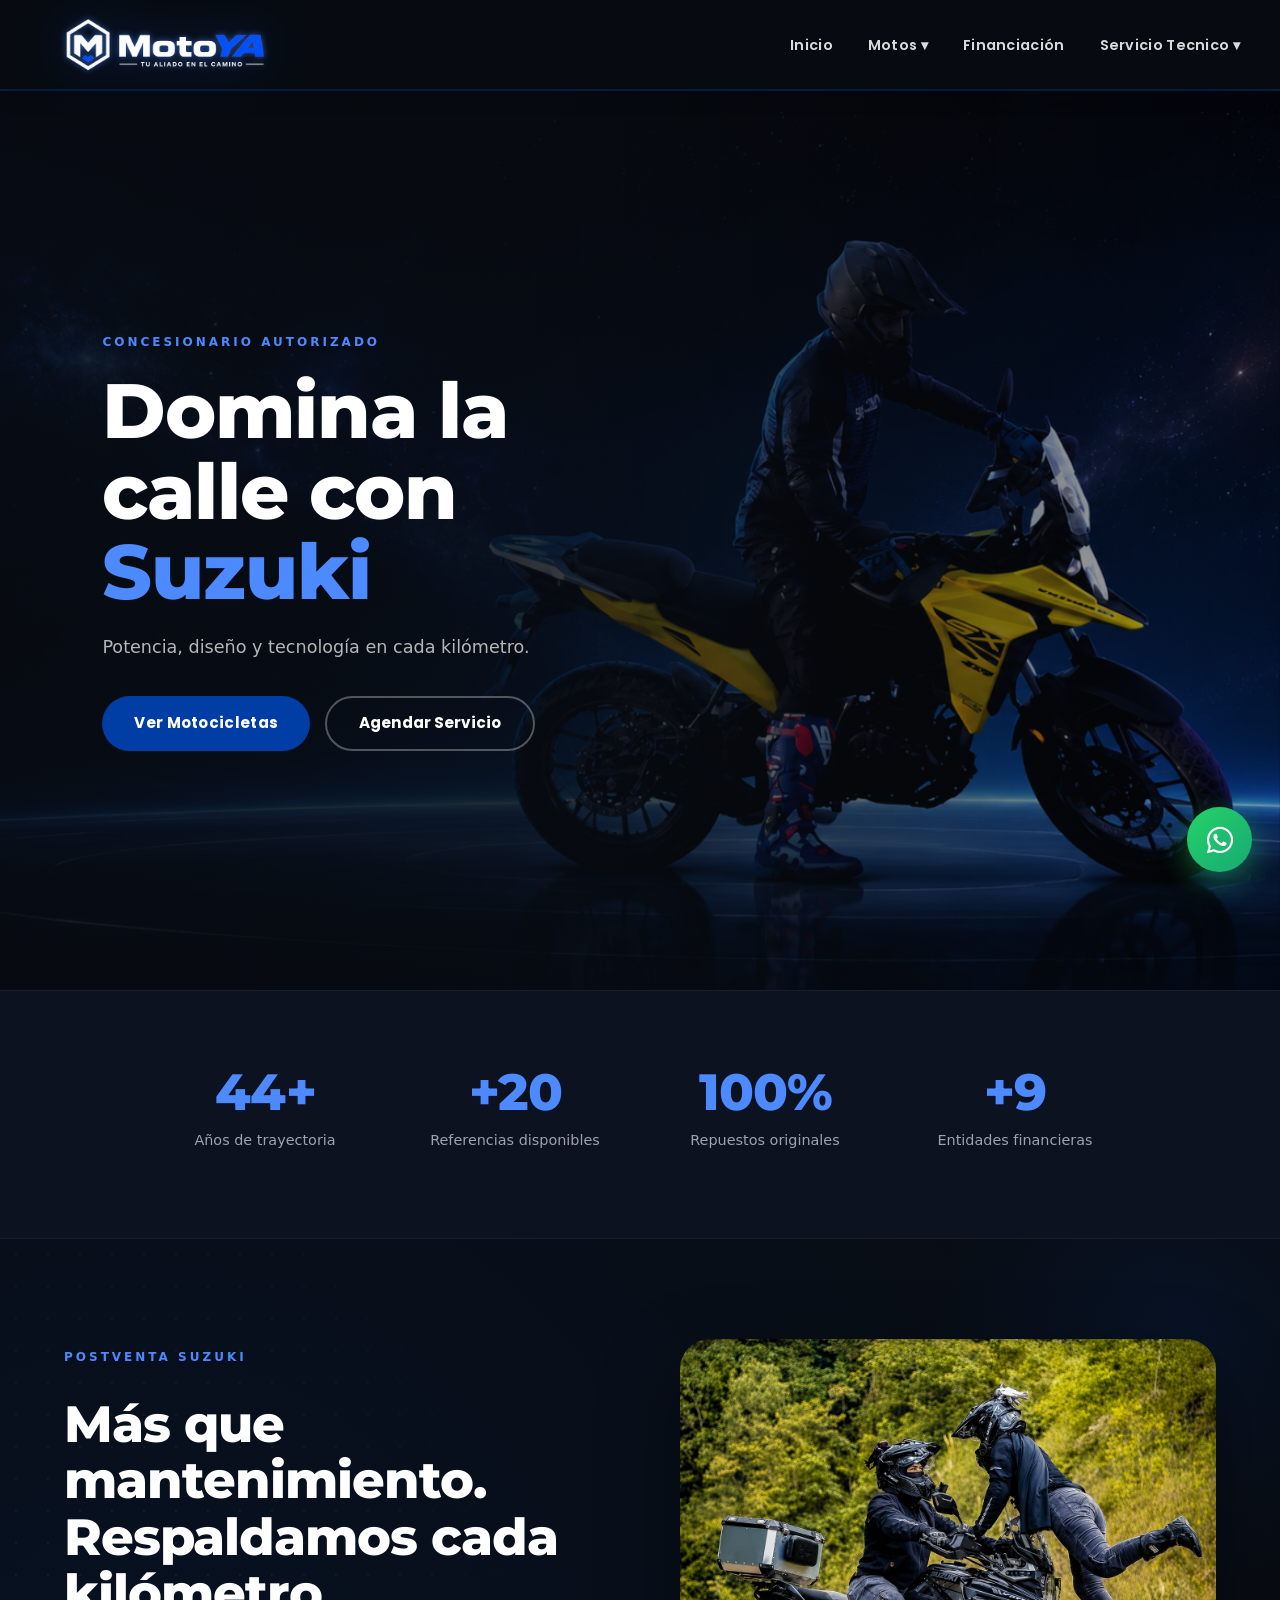
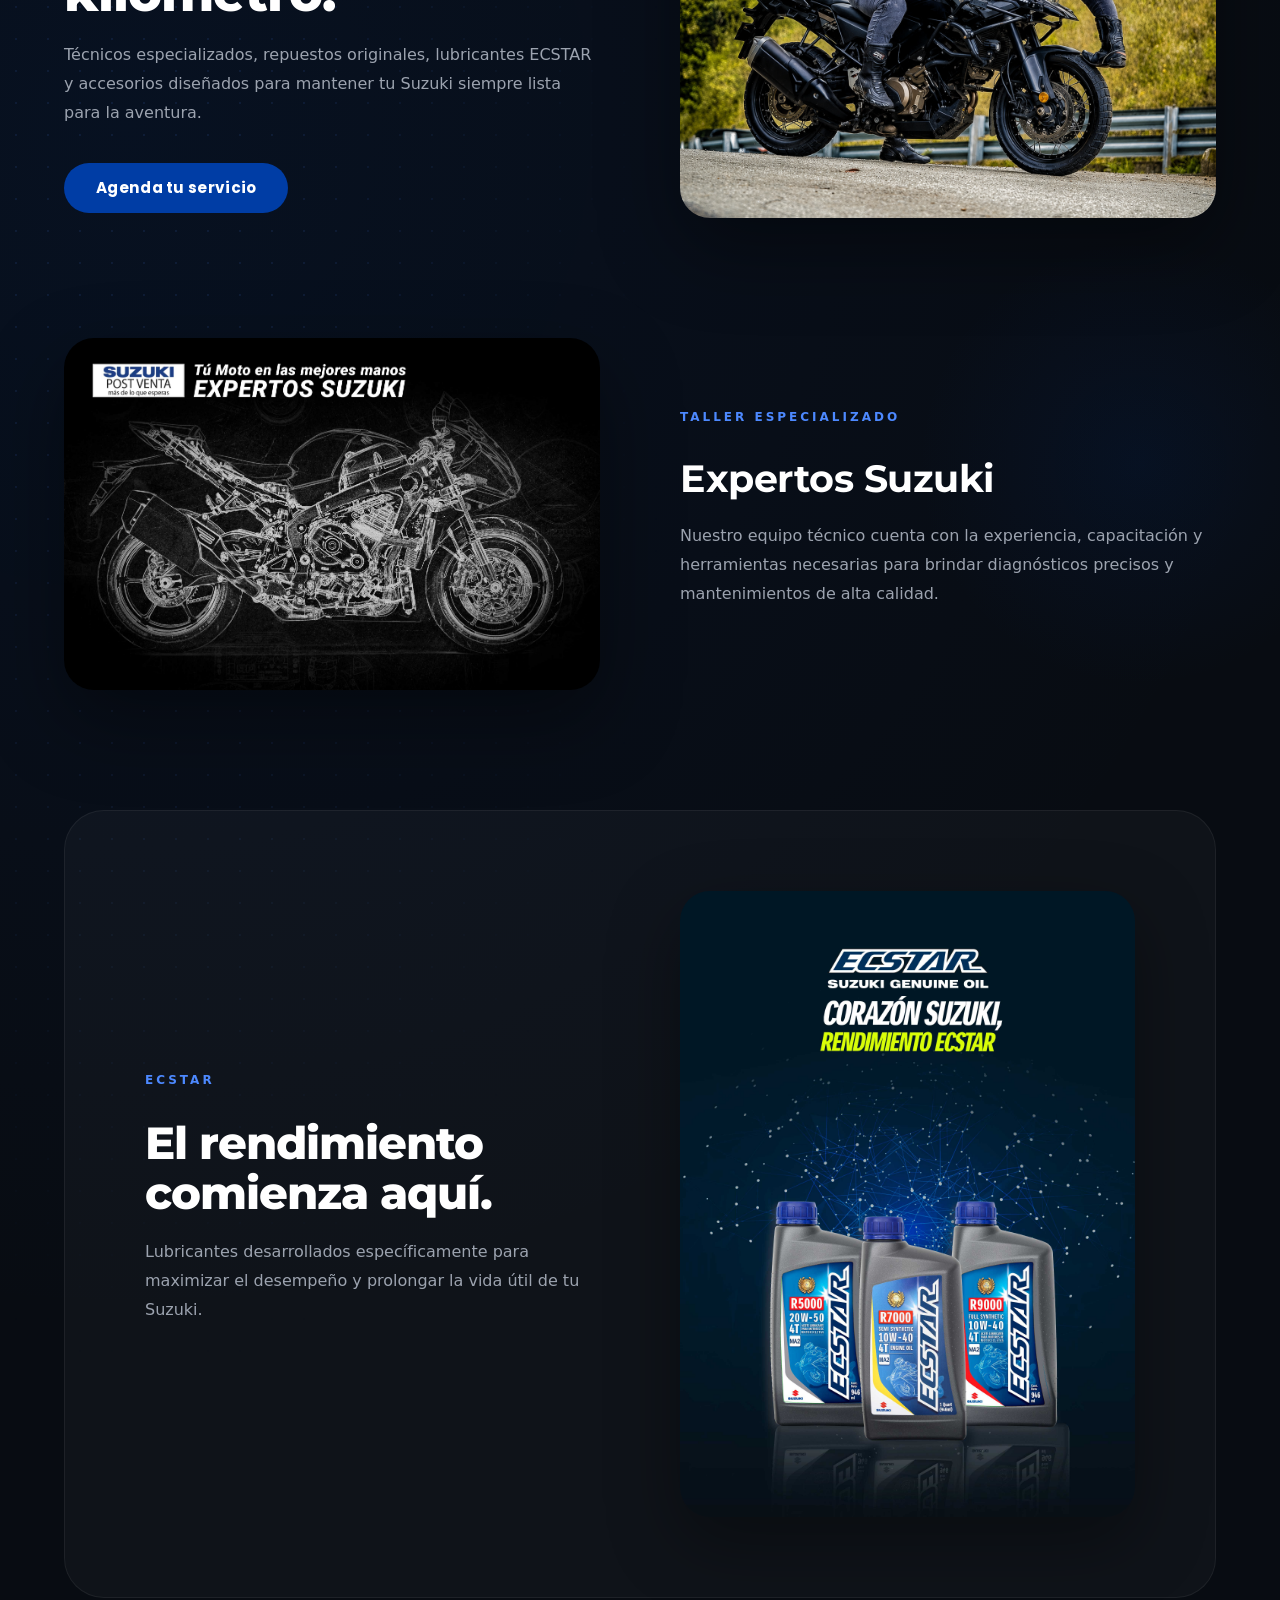
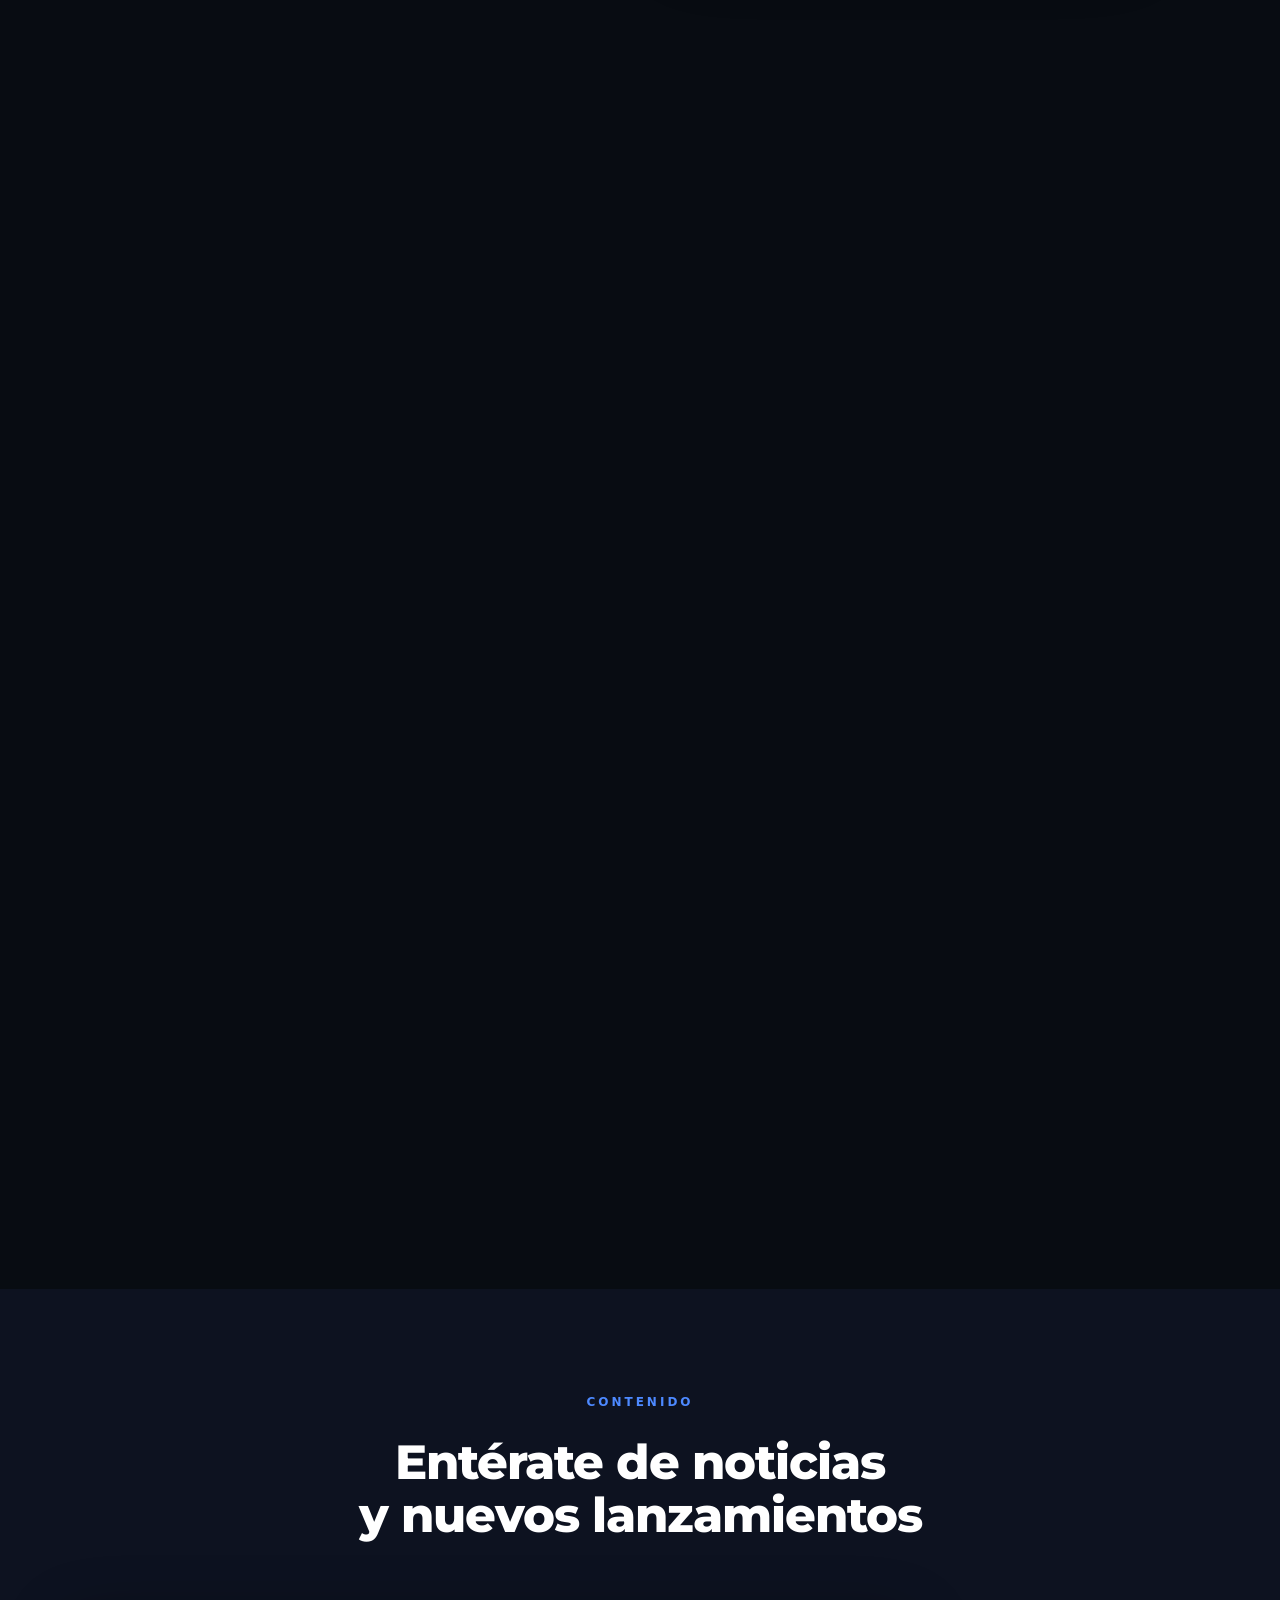
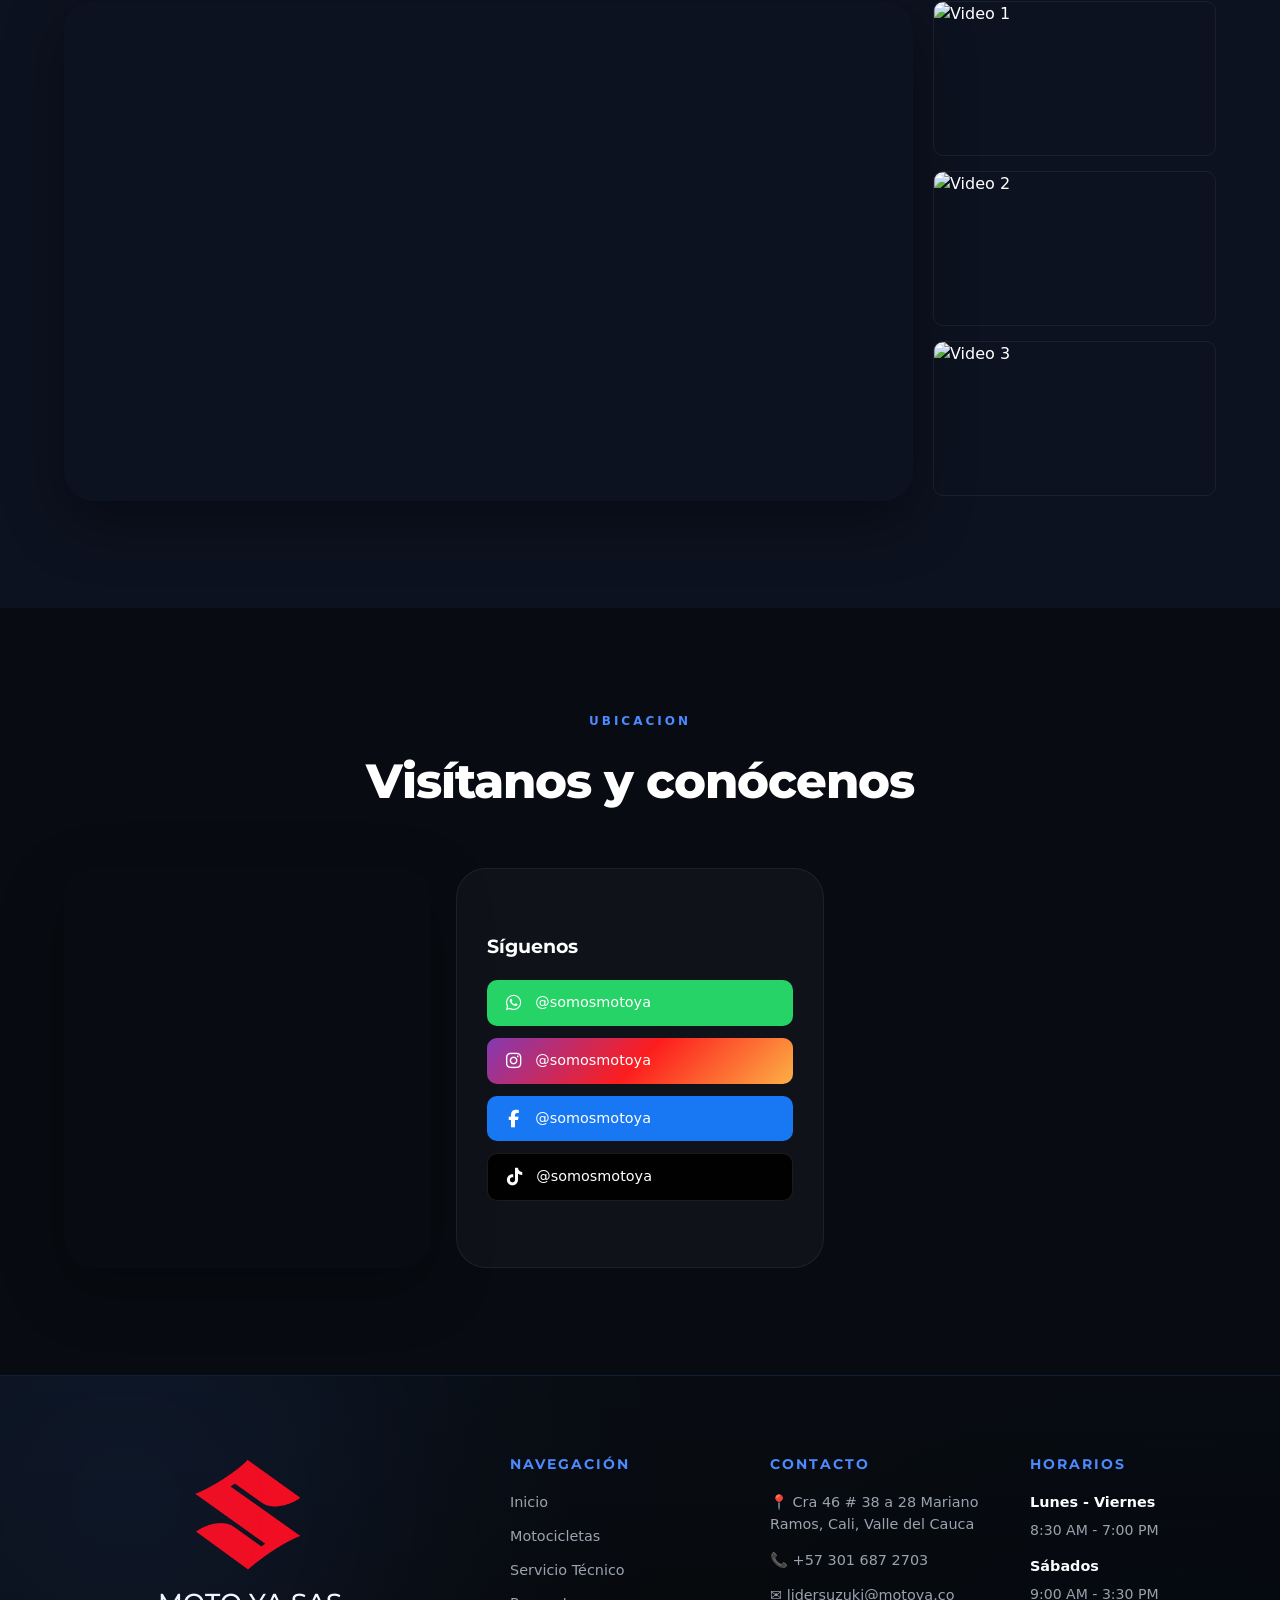
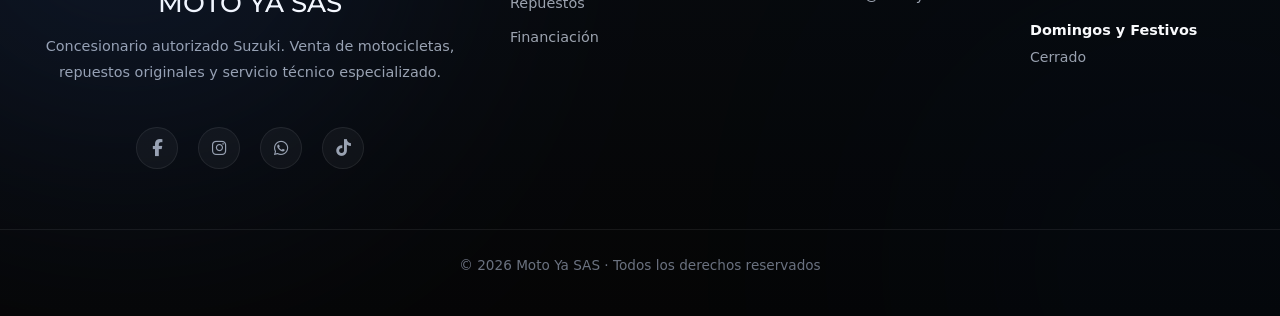
==== index.html @ 60f4ec91 "Respaldo antes de configurar Netlify" ====
<!DOCTYPE html>
<html lang="es">
<head>
<meta charset="UTF-8">
<meta name="viewport" content="width=device-width, initial-scale=1.0">
<title>MotoYa | Concesionario Suzuki en Cali</title>
<meta name="description" content="MotoYa es el concesionario autorizado Suzuki en Cali. Encuentra motocicletas nuevas, servicio tecnico especializado, repuestos originales y financiacion.">
<meta property="og:title" content="MotoYa | Concesionario Suzuki en Cali">
<meta property="og:description" content="MotoYa es el concesionario autorizado Suzuki en Cali. Encuentra motocicletas nuevas, servicio tecnico especializado, repuestos originales y financiacion.">
<meta property="og:image" content="IMG/MOTOYA.png">
<meta property="og:type" content="website">
<meta name="twitter:card" content="summary_large_image">
<link rel="icon" type="image/png" href="IMG/MOTOYAA.png">
<link rel="stylesheet" href="styles.css">
<link rel="stylesheet" href="https://cdnjs.cloudflare.com/ajax/libs/font-awesome/6.5.2/css/all.min.css">
<link href="https://fonts.googleapis.com/css2?family=Montserrat:wght@300;400;500;600;700;800&display=swap" rel="stylesheet">
<link href="https://fonts.googleapis.com/css2?family=Poppins:wght@300;500;700&display=swap" rel="stylesheet">
<link href="https://cdn.jsdelivr.net/npm/bootstrap@5.3.2/dist/css/bootstrap.min.css" rel="stylesheet">
</head>
<body class="dark-page">

<nav>
    <div class="logos">
        <a href="index.html">
            <img src="IMG/MOTOYAWHITE.png" class="logo" alt="MotoYa" style="width:250px;height:auto;display:block;">
        </a>
    </div>
    <div class="hamburger" onclick="toggleMenu()">
        <span></span><span></span><span></span>
    </div>
    <ul class="menu" id="mainMenu">
        <li><a href="index.html">Inicio</a></li>
        <li class="dropdown">
            <a href="#">Motos ▾</a>
            <ul class="submenu">
                <li class="submenu-category">Urbanas</li>
                <li><a href="AUTOMATICAS.HTML"><img src="IMG/LOGOAUTOMATICAS.png" style="width:18px;height:18px;object-fit:contain;display:inline-block;vertical-align:middle;"> Automaticas</a></li>
                <li><a href="semiautomaticas.html"><img src="IMG/LOGOAUTOMATICAS.png" style="width:18px;height:18px;object-fit:contain;display:inline-block;vertical-align:middle;"> Semiautomaticas</a></li>
                <li class="submenu-divider"></li>
                <li class="submenu-category">Aventura</li>
                <li><a href="ADVENTURE.HTML"><img src="IMG/LOGOVSTROM.png" style="width:18px;height:18px;object-fit:contain;display:inline-block;vertical-align:middle;"> V-STROM</a></li>
                <li><a href="ENDURO.HTML"><img src="IMG/LOGOENDURO.png" style="width:18px;height:18px;object-fit:contain;display:inline-block;vertical-align:middle;"> Enduro</a></li>
                <li class="submenu-divider"></li>
                <li class="submenu-category">Rendimiento</li>
                <li><a href="SPORT.HTML"><img src="IMG/LOGOSPORT.png" style="width:18px;height:18px;object-fit:contain;display:inline-block;vertical-align:middle;"> Sport</a></li>
                <li><a href="ALTOCC.HTML"><img src="IMG/LOGOALTOCC.png" style="width:18px;height:18px;object-fit:contain;display:inline-block;vertical-align:middle;"> Alto Cilindraje</a></li>
            </ul>
        </li>
        <li><a href="FINANCIACION.HTML">Financiación</a></li>
        <li class="dropdown">
            <a href="#">Servicio Tecnico ▾</a>
            <ul class="submenu">
                <li class="submenu-category">Postventa</li>
                <li><a href="AGENDA.html"><i class="fa-solid fa-calendar"></i> Agendar cita</a></li>
            </ul>
        </li>
    </ul>
</nav>

<!-- HERO CARRUSEL -->
<section class="hero-section">
    <div class="hero-overlay-content">
        <span class="hero-tag">CONCESIONARIO AUTORIZADO</span>
        <h1 class="hero-title">Domina la calle con <span class="text-accent">Suzuki</span></h1>
        <p class="hero-subtitle">Potencia, diseño y tecnología en cada kilómetro.</p>
        <div class="hero-actions">
            <a href="AUTOMATICAS.HTML" class="btn-primary">Ver Motocicletas</a>
            <a href="AGENDA.html" class="btn-outline-light">Agendar Servicio</a>
        </div>
    </div>
    <div id="carousel-home" class="carousel slide carousel-fade hero-carousel" data-bs-ride="carousel">
        <div class="carousel-inner">
            <div class="carousel-item active">
                <img src="IMG/VSTROM250.png" class="d-block w-100" alt="V-STROM 250">
            </div>
            <div class="carousel-item">
                <img loading="lazy" src="IMG/DR160XBANNER.png" class="d-block w-100" alt="Burgman 150">
            </div>
            <div class="carousel-item">
                <img loading="lazy" src="IMG/GN160.png" class="d-block w-100" alt="GN160">
            </div>
            <div class="carousel-item">
                <img loading="lazy" src="IMG/GIXXER250SF.png" class="d-block w-100" alt="Viva">
            </div>
            <div class="carousel-item">
                <img loading="lazy" src="IMG/GSX1000.png" class="d-block w-100" alt="V-STROM 160X">
            </div>
        </div>
        <button class="carousel-control-prev" type="button" data-bs-target="#carousel-home" data-bs-slide="prev">
            <span class="carousel-control-prev-icon"></span>
        </button>
        <button class="carousel-control-next" type="button" data-bs-target="#carousel-home" data-bs-slide="next">
            <span class="carousel-control-next-icon"></span>
        </button>
    </div>
</section>

<!-- STATS -->
<section class="stats-section">
    <div class="stats-grid">
        <div class="stat-item reveal">
            <h3 class="stat-number">44+</h3>
            <p class="stat-label">Años de trayectoria</p>
        </div>
        <div class="stat-item reveal">
            <h3 class="stat-number">+20</h3>
            <p class="stat-label">Referencias disponibles</p>
        </div>
        <div class="stat-item reveal">
            <h3 class="stat-number">100%</h3>
            <p class="stat-label">Repuestos originales</p>
        </div>
        <div class="stat-item reveal">
            <h3 class="stat-number">+9</h3>
            <p class="stat-label">Entidades financieras</p>
        </div>
    </div>
</section>

<!-- POSTVENTA -->
<section class="postventa-section">
    <div class="section-glow"></div>

    <div class="pv-hero reveal">
        <div class="pv-content">
            <span class="section-tag">POSTVENTA SUZUKI</span>
            <h2>Más que mantenimiento.<br>Respaldamos cada kilómetro.</h2>
            <p>Técnicos especializados, repuestos originales, lubricantes ECSTAR y accesorios diseñados para mantener tu Suzuki siempre lista para la aventura.</p>
            <a href="AGENDA.html" class="btn-primary">Agenda tu servicio</a>
        </div>
        <div class="pv-image">
            <img loading="lazy" src="IMG/post.PNG" alt="Postventa Suzuki">
        </div>
    </div>

    <div class="pv-block reveal">
        <div class="pv-block-image">
            <img loading="lazy" src="IMG/POSTVENTA.jpg" alt="Taller Suzuki">
        </div>
        <div class="pv-block-content">
            <span class="section-tag">TALLER ESPECIALIZADO</span>
            <h3>Expertos Suzuki</h3>
            <p>Nuestro equipo técnico cuenta con la experiencia, capacitación y herramientas necesarias para brindar diagnósticos precisos y mantenimientos de alta calidad.</p>
        </div>
    </div>

    <div class="pv-ecstar reveal">
        <div class="pv-ecstar-content">
            <span class="section-tag">ECSTAR</span>
            <h3>El rendimiento<br>comienza aquí.</h3>
            <p>Lubricantes desarrollados específicamente para maximizar el desempeño y prolongar la vida útil de tu Suzuki.</p>
        </div>
        <div class="pv-ecstar-image">
            <img loading="lazy" src="IMG/ECSTAR.jpg" alt="ECSTAR">
        </div>
    </div>

    <div class="pv-accessories reveal">
        <div class="section-header">
            <span class="section-tag">ACCESORIOS ORIGINALES</span>
            <h3>Diseñados para acompañarte<br>en cada aventura.</h3>
        </div>
        <div class="pv-cards">
            <div class="pv-card">
                <img loading="lazy" src="IMG/CASCOSSP.jpeg" alt="Cascos Premium">
                <div class="pv-card-content">
                    <h4>Cascos Premium</h4>
                    <p>Protección, confort y estilo.</p>
                </div>
            </div>
            <div class="pv-card">
                <img loading="lazy" src="IMG/DEFENSAS.jpeg" alt="Equipamiento">
                <div class="pv-card-content">
                    <h4>Equipamiento Original</h4>
                    <p>Calidad diseñada para cada ruta.</p>
                </div>
            </div>
        </div>
    </div>

    <div class="pv-cta reveal">
        <h3>Tu Suzuki merece respaldo oficial.</h3>
        <a href="AGENDA.html" class="btn-primary">Agenda tu cita</a>
    </div>
</section>

<!-- VIDEOS -->
<section class="videos-section reveal">
    <div class="section-header">
        <span class="section-tag">CONTENIDO</span>
        <h2>Entérate de noticias<br>y nuevos lanzamientos</h2>
    </div>
    <div class="videos-grid">
        <div class="video-main">
            <iframe id="mainVideo" src="https://www.youtube.com/embed/z3o8nCbSjUQ?si=GOz5BpUPGpHH5hrw" title="YouTube video" frameborder="0" allowfullscreen></iframe>
        </div>
        <div class="video-thumbs">
            <img loading="lazy" src="https://img.youtube.com/vi/uJYifSCTh9g/maxresdefault.jpg" onclick="cambiarVideo('uJYifSCTh9g')" alt="Video 1">
            <img loading="lazy" src="https://img.youtube.com/vi/sReILrFYBS8/maxresdefault.jpg" onclick="cambiarVideo('sReILrFYBS8')" alt="Video 2">
            <img loading="lazy" src="https://img.youtube.com/vi/wta8MbC_0qo/maxresdefault.jpg" onclick="cambiarVideo('wta8MbC_0qo')" alt="Video 3">
        </div>
    </div>
</section>

<!-- VISITANOS -->
<section class="visitanos-section reveal">
    <div class="section-header">
        <span class="section-tag">UBICACION</span>
        <h2>Visítanos y conócenos</h2>
    </div>
    <div class="visitanos-grid">
        <div class="visitanos-map">
            <iframe src="https://www.google.com/maps/embed?pb=!1m18!1m12!1m3!1d3982.7620207656705!2d-76.51961292526856!3d3.4081099965664503!2m3!1f0!2f0!3f0!3m2!1i1024!2i768!4f13.1!3m3!1m2!1s0x8e30a7fd2e48de0d%3A0x8388fd0a91d5a977!2sSuzuki!5e0!3m2!1sen!2sco!4v1780636119706!5m2!1sen!2sco" loading="lazy" allowfullscreen></iframe>
        </div>
        <div class="visitanos-redes">
            <h3>Síguenos</h3>
            <a href="https://wa.me/573016872703" class="social-link whatsapp-link">
                <i class="fab fa-whatsapp"></i><span>@somosmotoya</span>
            </a>
            <a href="https://www.instagram.com/somosmotoya" class="social-link instagram-link">
                <i class="fab fa-instagram"></i><span>@somosmotoya</span>
            </a>
            <a href="https://www.facebook.com/share/191LvK5sGn/" class="social-link facebook-link">
                <i class="fab fa-facebook-f"></i><span>@somosmotoya</span>
            </a>
            <a href="https://www.tiktok.com/@somosmotoya" class="social-link tiktok-link">
                <i class="fab fa-tiktok"></i><span>@somosmotoya</span>
            </a>
        </div>
        <div class="visitanos-instagram">
            <blockquote class="instagram-media" data-instgrm-permalink="https://www.instagram.com/reel/DYK4HofPAck/?igsh=eDd2dmxsb3E4NWhp"></blockquote>
        </div>
    </div>
</section>

<footer class="premium-footer">
    <div class="footer-container">
        <div class="footer-brand">
            <img src="IMG/SUZUKILG.png" alt="Suzuki">
            <h2>MOTO YA SAS</h2>
            <p>Concesionario autorizado Suzuki. Venta de motocicletas, repuestos originales y servicio técnico especializado.</p>
            <div class="social-icons">
                <a href="https://www.facebook.com/share/191LvK5sGn/"><i class="fab fa-facebook-f"></i></a>
                <a href="https://www.instagram.com/somosmotoya"><i class="fab fa-instagram"></i></a>
                <a href="https://wa.me/573016872703"><i class="fab fa-whatsapp"></i></a>
                <a href="https://www.tiktok.com/@somosmotoya"><i class="fab fa-tiktok"></i></a>
            </div>
        </div>
        <div class="footer-links">
            <h3>Navegación</h3>
            <a href="index.html">Inicio</a>
            <a href="AUTOMATICAS.HTML">Motocicletas</a>
            <a href="AGENDA.html">Servicio Técnico</a>
            <a href="#">Repuestos</a>
            <a href="FINANCIACION.HTML">Financiación</a>
        </div>
        <div class="footer-contact">
            <h3>Contacto</h3>
            <p>📍 Cra 46 # 38 a 28 Mariano Ramos, Cali, Valle del Cauca</p>
            <p>📞 +57 301 687 2703</p>
            <p>✉ lidersuzuki@motoya.co</p>
        </div>
        <div class="footer-hours">
            <h3>Horarios</h3>
            <p>Lunes - Viernes</p>
            <span>8:30 AM - 7:00 PM</span>
            <p>Sábados</p>
            <span>9:00 AM - 3:30 PM</span>
            <p>Domingos y Festivos</p>
            <span>Cerrado</span>
        </div>
    </div>
    <div class="footer-bottom">
        <p>© 2026 Moto Ya SAS · Todos los derechos reservados</p>
    </div>
</footer>

<a href="https://wa.me/573016872703" class="whatsapp-float" target="_blank">
    <i class="fab fa-whatsapp"></i>
</a>

<script async src="https://www.instagram.com/embed.js"></script>
<script src="https://cdn.jsdelivr.net/npm/bootstrap@5.3.2/dist/js/bootstrap.bundle.min.js"></script>
<script>
function toggleMenu() {
    document.getElementById('mainMenu').classList.toggle('active');
}

document.querySelectorAll('.dropdown > a').forEach(link => {
    link.addEventListener('click', function(e) {
        if (window.innerWidth <= 768) {
            e.preventDefault();
            this.parentElement.classList.toggle('mobile-open');
        }
    });
});

function cambiarVideo(id) {
    document.getElementById('mainVideo').src = 'https://www.youtube.com/embed/' + id;
}

const observer = new IntersectionObserver((entries) => {
    entries.forEach(e => { if (e.isIntersecting) e.target.classList.add('visible'); });
}, { threshold: 0.1 });
document.querySelectorAll('.reveal').forEach(el => observer.observe(el));

window.addEventListener('scroll', () => {
    const nav = document.querySelector('nav');
    if (window.scrollY > 50) nav.classList.add('scrolled');
    else nav.classList.remove('scrolled');
});
</script>
</body>
</html>
---- styles.css ----
/* ================================================
   MOTOYA SAS — SISTEMA DE DISEÑO GLOBAL
   Suzuki Colombia
   ================================================ */

/* VARIABLES */
:root {
    --primary:       #003DA5;
    --primary-dark:  #002d7a;
    --primary-light: #4D89FF;
    --accent:        #E30613;
    --accent-dark:   #b8000f;
    --dark:          #080C12;
    --dark-2:        #111827;
    --dark-3:        #1F2937;
    --gray:          #6B7280;
    --gray-light:    #D1D5DB;
    --light:         #F9FAFB;
    --light-2:       #F3F4F6;
    --white:         #FFFFFF;

    --font-title:    'Montserrat', sans-serif;
    --font-body:     'Poppins', sans-serif;

    --radius-sm:     10px;
    --radius:        20px;
    --radius-lg:     30px;
    --radius-xl:     40px;

    --shadow-sm:     0 4px 15px rgba(0,0,0,0.08);
    --shadow:        0 20px 60px rgba(0,0,0,0.12);
    --shadow-lg:     0 30px 80px rgba(0,0,0,0.18);
    --shadow-blue:   0 20px 60px rgba(0,61,165,0.20);

    --transition:    all 0.4s cubic-bezier(0.4, 0, 0.2, 1);
}

/* RESET */
*, *::before, *::after {
    margin: 0;
    padding: 0;
    box-sizing: border-box;
}

html {
    scroll-behavior: smooth;
    overflow-x: hidden;
}

body {
    font-family: var(--font-body);
    background: var(--white);
    color: var(--dark);
    overflow-x: hidden;
    -webkit-font-smoothing: antialiased;
}

img {
    max-width: 100%;
    height: auto;
    display: block;
}

a {
    text-decoration: none;
    color: inherit;
    transition: var(--transition);
}

a, a:visited, a:focus {
    text-decoration: none !important;
}

a:hover {
    text-decoration: none;
}

/* ================================================
   NAVEGACION
   ================================================ */

nav {
    display: flex;
    justify-content: space-between;
    align-items: center;
    background: rgba(8,12,18,0.95);
    backdrop-filter: blur(20px);
    padding: 0 40px;
    height: 90px;
    position: sticky;
    top: 0;
    z-index: 1000;
    box-shadow: 0 2px 20px rgba(0,0,0,0.3), 0 1px 0 rgba(0,61,165,0.5);
    border-bottom: 1px solid rgba(0,61,165,0.3);
    transition: var(--transition);
}

.logos {
    display: flex;
    align-items: center;
    gap: 15px;
}

.logo {
    width: auto;
    height: auto;
    object-fit: contain;
    filter: drop-shadow(0 0 3px rgba(77, 137, 255, 0.6)) drop-shadow(0 0 25px rgba(0, 61, 165, 0.4));
    transition: var(--transition);
    display: block;
    margin: auto 0;
}

.logo:hover {
    filter: drop-shadow(0 0 18px rgba(77, 137, 255, 0.9)) drop-shadow(0 0 40px rgba(0, 61, 165, 0.6));
    transform: scale(1.03);
}

.menu {
    list-style: none;
    display: flex;
    gap: 35px;
    margin: 0;
    padding: 0;
}

.menu > li > a {
    font-family: var(--font-body);
    font-weight: 600;
    font-size: 0.9rem;
    color: rgba(255,255,255,0.85);
    letter-spacing: 0.3px;
    padding: 8px 0;
    position: relative;
}

.menu > li > a::after {
    content: '';
    position: absolute;
    bottom: 0;
    left: 0;
    width: 0;
    height: 2px;
    background: var(--primary);
    transition: var(--transition);
}

.menu > li > a:hover::after {
    width: 100%;
}

.menu > li > a:hover {
    color: var(--primary);
}

/* SUBMENU */
.dropdown {
    position: relative;
}

.submenu {
    position: absolute;
    top: calc(100% + 10px);
    left: 0;
    background: #1a1f2e;
    min-width: 320px;
    border-radius: var(--radius-sm);
    padding: 10px 0;
    opacity: 0;
    visibility: hidden;
    transform: translateY(10px);
    transition: var(--transition);
    box-shadow: 0 25px 60px rgba(0,0,0,0.25);
    border: 1px solid rgba(255,255,255,0.08);
}

.submenu li {
    padding: 5;
    list-style: none;
}

.submenu li a {
    display: flex;
    align-items: center;
    gap: 15px;
    padding: 12px 25px;
    color: #9CA3AF;
    font-size: 0.9rem;
    font-weight: 600;
    transition: var(--transition);
    white-space: nowrap;
}

.submenu li a i {
    font-size: 1rem;
    width: 18px;
    text-align: center;
    color: var(--primary-light);
}

.submenu li a:hover {
    color: var(--white);
    background: rgba(255,255,255,0.06);
    padding-left: 26px;
}

.submenu li a i {
    color: var(--primary-light);
    width: 16px;
    font-size: 0.85rem;
}

.dropdown:hover .submenu {
    opacity: 1;
    visibility: visible;
    transform: translateY(0);
}

/* CATEGORIAS SUBMENU */
.submenu-category {
    padding: 18px 25px 8px;
    font-size: 0.68rem;
    font-weight: 700;
    letter-spacing: 2.5px;
    color: var(--primary-light);
    text-transform: uppercase;
    cursor: default;
}

.submenu-divider {
    height: 1px;
    background: rgba(255,255,255,0.07);
    margin: 8px 18px;
    padding: 0;
}

/* HAMBURGER */
.hamburger {
    display: none;
    flex-direction: column;
    gap: 5px;
    cursor: pointer;
    padding: 5px;
}

.hamburger span {
    width: 26px;
    height: 3px;
    background: var(--primary);
    border-radius: 5px;
    transition: var(--transition);
}

/* ================================================
   BOTONES GLOBALES
   ================================================ */

.btn-primary {
    display: inline-flex;
    align-items: center;
    gap: 8px;
    padding: 14px 32px;
    background: var(--primary);
    color: var(--white);
    border-radius: 50px;
    font-family: var(--font-body);
    font-weight: 700;
    font-size: 0.95rem;
    border: none;
    cursor: pointer;
    transition: var(--transition);
    letter-spacing: 0.3px;
}

.btn-primary:hover {
    background: var(--primary-dark);
    transform: translateY(-3px);
    box-shadow: var(--shadow-blue);
    color: var(--white);
}

.btn-accent {
    display: inline-flex;
    align-items: center;
    gap: 8px;
    padding: 14px 32px;
    background: var(--accent);
    color: var(--white);
    border-radius: 50px;
    font-family: var(--font-body);
    font-weight: 700;
    font-size: 0.95rem;
    border: none;
    cursor: pointer;
    transition: var(--transition);
}

.btn-accent:hover {
    background: var(--accent-dark);
    transform: translateY(-3px);
    box-shadow: 0 20px 40px rgba(227,6,19,0.25);
    color: var(--white);
}

.btn-outline {
    display: inline-flex;
    align-items: center;
    gap: 8px;
    padding: 13px 30px;
    background: transparent;
    color: var(--white);
    border: 2px solid var(--white);
    border-radius: 50px;
    font-family: var(--font-body);
    font-weight: 700;
    font-size: 0.95rem;
    cursor: pointer;
    transition: var(--transition);
}

.btn-outline:hover {
    background: var(--white);
    color: var(--primary);
    transform: translateY(-3px);
}

/* ================================================
   FOOTER GLOBAL
   ================================================ */

.premium-footer {
    background: linear-gradient(180deg, var(--dark) 0%, #050505 100%) !important;
    color: var(--white) !important;
    padding-top: 80px !important;
    position: relative !important;
    overflow: hidden !important;
    margin-top: 0 !important;
}

.premium-footer {
    border-top: 1px solid rgba(77,137,255,0.2) !important;
}

.premium-footer::before {
    content: "" !important;
    position: absolute !important;
    top: -100px !important;
    left: -100px !important;
    width: 450px !important;
    height: 450px !important;
    background: var(--primary-light) !important;
    border-radius: 50% !important;
    filter: blur(150px) !important;
    opacity: 0.18 !important;
    pointer-events: none !important;
}

.premium-footer::after {
    content: "" !important;
    position: absolute !important;
    bottom: -150px !important;
    right: -100px !important;
    width: 400px !important;
    height: 400px !important;
    background: var(--primary) !important;
    border-radius: 50% !important;
    filter: blur(160px) !important;
    opacity: 0.1 !important;
    pointer-events: none !important;
}

.footer-container {
    max-width: 1400px !important;
    margin: auto !important;
    display: grid !important;
    grid-template-columns: 2fr 1fr 1fr 1fr !important;
    gap: 50px !important;
    padding: 0 40px 60px !important;
}

.footer-brand {
    display: flex !important;
    flex-direction: column !important;
    align-items: center !important;
    text-align: center !important;
}

.footer-brand img {
    width: 120px !important;
    margin-bottom: 15px !important;
    display: block !important;
}

.footer-brand h2 {
    font-family: var(--font-title) !important;
    font-size: 1.6rem !important;
    margin-bottom: 15px !important;
}

.footer-brand p {
    color: #9CA3AF !important;
    line-height: 1.8 !important;
    font-size: 0.9rem !important;
}

.footer-links h3,
.footer-contact h3,
.footer-hours h3 {
    font-family: var(--font-title) !important;
    font-size: 0.85rem !important;
    font-weight: 700 !important;
    letter-spacing: 2px !important;
    text-transform: uppercase !important;
    color: var(--primary-light) !important;
    margin-bottom: 20px !important;
}

.footer-links {
    display: flex !important;
    flex-direction: column !important;
}

.footer-links a {
    color: #9CA3AF !important;
    font-size: 0.9rem !important;
    margin-bottom: 12px !important;
    transition: var(--transition) !important;
    position: relative !important;
    width: fit-content !important;
}

.footer-links a:hover {
    color: var(--primary-light) !important;
    padding-left: 10px !important;
}

.footer-links a::before {
    content: "→" !important;
    position: absolute !important;
    left: -10px !important;
    opacity: 0 !important;
    transition: var(--transition) !important;
    color: var(--primary-light) !important;
}

.footer-links a:hover::before {
    left: -14px !important;
    opacity: 1 !important;
}

.footer-contact p {
    color: #9CA3AF !important;
    font-size: 0.9rem !important;
    margin-bottom: 14px !important;
}

.footer-hours p {
    font-weight: 700 !important;
    font-size: 0.9rem !important;
    margin-top: 14px !important;
    margin-bottom: 4px !important;
}

.footer-hours span {
    color: #9CA3AF !important;
    font-size: 0.88rem !important;
}

.social-icons {
    display: flex !important;
    gap: 20px !important;
    margin-top: 25px !important;
    justify-content: center !important;
}

.social-icons a {
    width: 42px !important;
    height: 42px !important;
    display: flex !important;
    align-items: center !important;
    justify-content: center !important;
    border-radius: 50% !important;
    background: rgba(255,255,255,0.04) !important;
    border: 1px solid rgba(255,255,255,0.08) !important;
    color: #9CA3AF !important;
    font-size: 1.05rem !important;
    transition: var(--transition) !important;
}

.social-icons a:hover {
    background: linear-gradient(135deg, var(--primary), var(--primary-light)) !important;
    border-color: transparent !important;
    color: var(--white) !important;
    transform: translateY(-4px) scale(1.05) !important;
    box-shadow: 0 10px 25px rgba(0,61,165,0.4) !important;
}

.footer-bottom {
    border-top: 1px solid rgba(255,255,255,0.07) !important;
    text-align: center !important;
    padding: 25px 40px !important;
}

.footer-bottom p {
    color: #6B7280 !important;
    font-size: 0.85rem !important;
}

/* ================================================
   WHATSAPP FLOTANTE
   ================================================ */

.whatsapp-float {
    position: fixed;
    bottom: 28px;
    right: 28px;
    z-index: 9999;
    width: 65px;
    height: 65px;
    border-radius: 50%;
    display: flex;
    align-items: center;
    justify-content: center;
    background: linear-gradient(135deg, #25D366, #128C7E);
    color: var(--white);
    font-size: 30px;
    box-shadow: 0 8px 30px rgba(37,211,102,0.45);
    transition: var(--transition);
}

.whatsapp-float:hover {
    transform: scale(1.1) translateY(-3px);
    box-shadow: 0 15px 35px rgba(37,211,102,0.5);
    color: var(--white);
}

.whatsapp-float::before {
    content: "";
    position: absolute;
    width: 100%;
    height: 100%;
    border-radius: 50%;
    background: rgba(37,211,102,0.4);
    animation: pulse-wa 2s infinite;
    z-index: -1;
}

@keyframes pulse-wa {
    0%   { transform: scale(1);   opacity: 0.6; }
    70%  { transform: scale(1.5); opacity: 0;   }
    100% { transform: scale(1.5); opacity: 0;   }
}

/* ================================================
   ANIMACIONES GLOBALES
   ================================================ */

.reveal {
    opacity: 0;
    transform: translateY(40px);
    transition: opacity 0.8s ease, transform 0.8s ease;
}

.reveal.visible {
    opacity: 1;
    transform: translateY(0);
}

/* ================================================
   RESPONSIVE GLOBAL
   ================================================ */

@media (max-width: 991px) {
    nav {
        padding: 0 25px;
        height: 75px;
    }

    .footer-container {
        grid-template-columns: 1fr 1fr !important;
        gap: 35px !important;
    }
}

@media (max-width: 768px) {
    nav {
        flex-wrap: wrap;
        height: auto;
        padding: 15px 20px;
        gap: 15px;
    }

    .menu {
        position: fixed;
        top: 0;
        right: -100%;
        width: 300px;
        height: 100vh;
        background: #0d1220;
        border-left: 1px solid rgba(77,137,255,0.15);
        flex-direction: column;
        justify-content: flex-start;
        align-items: stretch;
        gap: 0;
        padding: 100px 20px 40px;
        transition: var(--transition);
        z-index: 9999;
        box-shadow: -20px 0 60px rgba(0,0,0,0.5);
        overflow-y: auto;
    }
    
    .menu > li {
        width: 100%;
    }
    
    .menu > li > a {
        display: block;
        padding: 14px 10px;
        border-bottom: 1px solid rgba(255,255,255,0.06);
    }
    
    .dropdown .submenu {
        position: static !important;
        opacity: 1 !important;
        visibility: visible !important;
        transform: none !important;
        display: none;
        width: 100%;
        min-width: 100%;
        box-shadow: none;
        border: none;
        border-radius: 0;
        background: rgba(255,255,255,0.02);
        padding: 5px 0;
        margin-bottom: 5px;
    }
    
    .dropdown.mobile-open .submenu {
        display: block;
    }
    
    .dropdown > a::after {
        content: "▾";
        float: right;
        transition: transform 0.3s ease;
    }
    
    .dropdown.mobile-open > a::after {
        transform: rotate(180deg);
    }

    .menu.active {
        right: 0;
    }

    .hamburger {
        display: flex;
    }

    .footer-container {
        grid-template-columns: 1fr !important;
        text-align: center !important;
        padding: 0 25px 50px !important;
    }

    .footer-links a:hover {
        padding-left: 0 !important;
    }
}

/* ================================================
   HOME PAGE — DARK THEME
   ================================================ */

   .dark-page {
    background: #080C12;
    color: var(--white);
}

/* HERO */
.hero-section {
    position: relative;
    height: 100vh;
    overflow: hidden;
}

.hero-carousel {
    position: absolute;
    inset: 0;
    z-index: 1;
}

.hero-carousel .carousel-item img {
    width: 100%;
    height: 100vh;
    object-fit: cover;
    object-position: center 30%;
}

@media (max-width: 768px) {
    .hero-carousel .carousel-item img {
        object-position: center 20%;
    }
}

.hero-carousel::after {
    content: "";
    position: absolute;
    inset: 0;
    background: linear-gradient(90deg, rgba(8,12,18,0.85) 40%, rgba(8,12,18,0.3) 100%);
    z-index: 2;
}

.hero-overlay-content {
    position: absolute;
    top: 50%;
    left: 8%;
    transform: translateY(-50%);
    z-index: 10;
    max-width: 600px;
}

.hero-tag {
    display: inline-block;
    color: var(--primary-light);
    font-size: 0.75rem;
    font-weight: 700;
    letter-spacing: 3px;
    text-transform: uppercase;
    margin-bottom: 20px;
}

.hero-title {
    font-family: var(--font-title);
    font-size: clamp(2.5rem, 6vw, 5rem);
    font-weight: 800;
    line-height: 1.05;
    color: var(--white);
    margin-bottom: 20px;
    letter-spacing: -1px;
}

.text-accent {
    color: var(--primary-light);
}

.hero-subtitle {
    font-size: 1.1rem;
    color: rgba(255,255,255,0.7);
    margin-bottom: 35px;
    line-height: 1.6;
}

.hero-actions {
    display: flex;
    gap: 15px;
    flex-wrap: wrap;
}

.btn-outline-light {
    display: inline-flex;
    align-items: center;
    gap: 8px;
    padding: 14px 32px;
    background: transparent;
    color: var(--white);
    border: 2px solid rgba(255,255,255,0.3);
    border-radius: 50px;
    font-family: var(--font-body);
    font-weight: 700;
    font-size: 0.95rem;
    cursor: pointer;
    transition: var(--transition);
}

.btn-outline-light:hover {
    border-color: var(--white);
    background: rgba(255,255,255,0.08);
    color: var(--white);
    transform: translateY(-3px);
}

/* STATS */
.stats-section {
    background: #0d1220;
    border-top: 1px solid rgba(255,255,255,0.05);
    border-bottom: 1px solid rgba(255,255,255,0.05);
    padding: 50px 5%;
}

.stats-grid {
    max-width: 1200px;
    margin: auto;
    display: flex;
    justify-content: center;
    flex-wrap: wrap;
    gap: 30px;
    text-align: center;
}

.stat-item {
    flex: 0 1 220px;
}

.stat-item {
    padding: 20px;
}

.stat-number {
    font-family: var(--font-title);
    font-size: clamp(2rem, 4vw, 3.5rem);
    font-weight: 800;
    color: var(--primary-light);
    margin-bottom: 8px;
    letter-spacing: -1px;
}

.stat-label {
    color: #9CA3AF;
    font-size: 0.9rem;
}

/* POSTVENTA */
.postventa-section {
    background:
        radial-gradient(circle at 10% 15%, rgba(0,61,165,0.1), transparent 40%),
        #080C12;
    padding: 100px 5%;
    position: relative;
    overflow: hidden;
}

.postventa-section::before {
    content: "";
    position: absolute;
    inset: 0;
    background-image: radial-gradient(rgba(77,137,255,0.1) 1px, transparent 1px);
    background-size: 32px 32px;
    mask-image: radial-gradient(ellipse 55% 45% at 12% 20%, black 20%, transparent 75%);
    -webkit-mask-image: radial-gradient(ellipse 55% 45% at 12% 20%, black 20%, transparent 75%);
    pointer-events: none;
    z-index: 0;
}

.postventa-section > * {
    position: relative;
    z-index: 1;
}

.section-glow {
    position: absolute;
    top: -150px;
    right: -150px;
    width: 500px;
    height: 500px;
    background: radial-gradient(circle, rgba(0,61,165,0.12), transparent 70%);
    pointer-events: none;
    animation: heroGlow 8s ease-in-out infinite;
}

.section-tag {
    display: inline-block;
    color: var(--primary-light);
    font-size: 0.75rem;
    font-weight: 700;
    letter-spacing: 3px;
    text-transform: uppercase;
    margin-bottom: 15px;
}

.section-header {
    text-align: center;
    max-width: 700px;
    margin: 0 auto 60px;
}

.section-header h2 {
    font-family: var(--font-title);
    font-size: clamp(2rem, 4vw, 3rem);
    font-weight: 800;
    color: var(--white);
    margin-top: 10px;
    letter-spacing: -1px;
    line-height: 1.1;
}

.section-header h3 {
    font-family: var(--font-title);
    font-size: clamp(1.5rem, 3vw, 2.2rem);
    font-weight: 700;
    color: var(--white);
    margin-top: 10px;
    letter-spacing: -0.5px;
}

.pv-hero {
    max-width: 1300px;
    margin: 0 auto 120px;
    display: grid;
    grid-template-columns: 1fr 1fr;
    gap: 80px;
    align-items: center;
}

.pv-content h2 {
    font-family: var(--font-title);
    font-size: clamp(2rem, 4vw, 3.2rem);
    font-weight: 800;
    color: var(--white);
    margin: 15px 0 20px;
    letter-spacing: -1px;
    line-height: 1.1;
}

.pv-content p {
    color: #9CA3AF;
    line-height: 1.8;
    margin-bottom: 35px;
}

.pv-image {
    position: relative;
}

.pv-image::before {
    content: "";
    position: absolute;
    inset: -15px;
    background: linear-gradient(135deg, rgba(77,137,255,0.3), transparent 60%);
    border-radius: calc(var(--radius-lg) + 15px);
    z-index: -1;
    opacity: 0;
    transition: opacity 0.5s ease;
}

.pv-image:hover::before {
    opacity: 1;
}

.pv-image img {
    width: 100%;
    border-radius: var(--radius-lg);
    box-shadow: 0 30px 80px rgba(0,0,0,0.4);
    transition: var(--transition);
}

.pv-image:hover img {
    transform: scale(1.02);
    box-shadow: 0 40px 100px rgba(0,61,165,0.3);
}

.pv-block {
    max-width: 1300px;
    margin: 0 auto 120px;
    display: grid;
    grid-template-columns: 1fr 1fr;
    gap: 80px;
    align-items: center;
    position: relative;
}

.pv-block::before {
    content: "";
    position: absolute;
    top: -100px;
    right: -150px;
    width: 450px;
    height: 450px;
    background: radial-gradient(circle, rgba(0,61,165,0.1), transparent 70%);
    pointer-events: none;
    z-index: -1;
}

.pv-block-image {
    position: relative;
}

.pv-block-image::before {
    content: "";
    position: absolute;
    inset: -15px;
    background: linear-gradient(135deg, rgba(77,137,255,0.3), transparent 60%);
    border-radius: calc(var(--radius-lg) + 15px);
    z-index: -1;
    opacity: 0;
    transition: opacity 0.5s ease;
}

.pv-block-image:hover::before {
    opacity: 1;
}

.pv-block-image img {
    width: 100%;
    border-radius: var(--radius-lg);
    box-shadow: 0 30px 80px rgba(0,0,0,0.4);
    transition: var(--transition);
}

.pv-block-image:hover img {
    transform: scale(1.02);
    box-shadow: 0 40px 100px rgba(0,61,165,0.3);
}

.pv-block-content h3 {
    font-family: var(--font-title);
    font-size: clamp(1.8rem, 3vw, 2.8rem);
    font-weight: 700;
    color: var(--white);
    margin: 15px 0 20px;
    letter-spacing: -0.5px;
}

.pv-block-content p {
    color: #9CA3AF;
    line-height: 1.8;
}

.pv-ecstar {
    max-width: 1300px;
    margin: 0 auto 120px;
    display: grid;
    grid-template-columns: 1fr 1fr;
    gap: 80px;
    align-items: center;
    background: rgba(255,255,255,0.03);
    border: 1px solid rgba(255,255,255,0.06);
    border-radius: var(--radius-xl);
    padding: 80px;
}

.pv-ecstar-content h3 {
    font-family: var(--font-title);
    font-size: clamp(2rem, 3.5vw, 3rem);
    font-weight: 800;
    color: var(--white);
    margin: 15px 0 20px;
    letter-spacing: -1px;
    line-height: 1.1;
}

.pv-ecstar-content p {
    color: #9CA3AF;
    line-height: 1.8;
}

.pv-ecstar-image {
    position: relative;
}

.pv-ecstar-image::before {
    content: "";
    position: absolute;
    inset: -15px;
    background: linear-gradient(135deg, rgba(77,137,255,0.3), transparent 60%);
    border-radius: calc(var(--radius-lg) + 15px);
    z-index: -1;
    opacity: 0;
    transition: opacity 0.5s ease;
}

.pv-ecstar-image:hover::before {
    opacity: 1;
}

.pv-ecstar-image img {
    width: 100%;
    border-radius: var(--radius-lg);
    box-shadow: 0 25px 70px rgba(0,0,0,0.35);
    transition: var(--transition);
}

.pv-ecstar-image:hover img {
    transform: scale(1.02);
    box-shadow: 0 35px 90px rgba(0,61,165,0.3);
}

.pv-accessories {
    max-width: 1300px;
    margin: 0 auto 120px;
}

.pv-cards {
    display: grid;
    grid-template-columns: 1fr 1fr;
    gap: 30px;
    margin-top: 50px;
}

.pv-card {
    border-radius: var(--radius-lg);
    overflow: hidden;
    background: rgba(255,255,255,0.03);
    border: 1px solid rgba(255,255,255,0.06);
    transition: all 0.5s cubic-bezier(0.34, 1.56, 0.64, 1);
    position: relative;
}

.pv-card::after {
    content: "";
    position: absolute;
    inset: 0;
    border-radius: var(--radius-lg);
    padding: 1px;
    background: linear-gradient(135deg, rgba(77,137,255,0.6), transparent 40%, transparent 60%, rgba(77,137,255,0.6));
    -webkit-mask: linear-gradient(#fff 0 0) content-box, linear-gradient(#fff 0 0);
    -webkit-mask-composite: xor;
    mask-composite: exclude;
    opacity: 0;
    transition: opacity 0.5s ease;
    pointer-events: none;
    z-index: 2;
}

.pv-card:hover {
    transform: translateY(-12px);
    box-shadow: 0 35px 70px rgba(0,61,165,0.3);
    border-color: rgba(77,137,255,0.35);
}

.pv-card:hover::after {
    opacity: 1;
}

.pv-card img {
    width: 100%;
    height: 350px;
    object-fit: cover;
    transition: transform 0.6s cubic-bezier(0.34, 1.56, 0.64, 1), filter 0.5s ease;
    filter: brightness(0.9);
}

.pv-card:hover img {
    transform: scale(1.08);
    filter: brightness(1.05);
}

.pv-card-content {
    padding: 25px;
}

.pv-card-content h4 {
    font-family: var(--font-title);
    font-size: 1.3rem;
    font-weight: 700;
    color: var(--white);
    margin-bottom: 8px;
}

.pv-card-content p {
    color: #9CA3AF;
    font-size: 0.9rem;
}

.pv-cta {
    max-width: 1300px;
    margin: 0 auto;
    background: linear-gradient(135deg, var(--primary), #1a3fd8);
    border-radius: var(--radius-xl);
    padding: 80px 60px;
    text-align: center;
    position: relative;
    overflow: hidden;
}

.pv-cta::before {
    content: "";
    position: absolute;
    top: -100px;
    right: -100px;
    width: 300px;
    height: 300px;
    background: rgba(255,255,255,0.08);
    border-radius: 50%;
}

.pv-cta h3 {
    font-family: var(--font-title);
    font-size: clamp(1.8rem, 3vw, 2.5rem);
    font-weight: 800;
    color: var(--white);
    margin-bottom: 30px;
    letter-spacing: -0.5px;
}

/* VIDEOS */
.videos-section {
    background: #0d1220;
    padding: 100px 5%;
}

.videos-grid {
    max-width: 1300px;
    margin: 0 auto;
    display: grid;
    grid-template-columns: 3fr 1fr;
    gap: 20px;
}

.video-main iframe {
    width: 100%;
    height: 500px;
    border-radius: var(--radius-lg);
    border: none;
    box-shadow: 0 20px 60px rgba(0,0,0,0.4);
}

.video-thumbs {
    display: flex;
    flex-direction: column;
    gap: 15px;
}

.video-thumbs img {
    width: 100%;
    border-radius: var(--radius-sm);
    cursor: pointer;
    object-fit: cover;
    height: 155px;
    transition: var(--transition);
    border: 1px solid rgba(255,255,255,0.06);
}

.video-thumbs img:hover {
    transform: scale(1.03);
    border-color: var(--primary-light);
}

/* VISITANOS */
.visitanos-section {
    background: #080C12;
    padding: 100px 5%;
}

.visitanos-grid {
    max-width: 1300px;
    margin: 0 auto;
    display: grid;
    grid-template-columns: 1fr 1fr 1fr;
    gap: 25px;
    align-items: start;
}

.visitanos-map iframe {
    width: 100%;
    height: 400px;
    border: none;
    border-radius: var(--radius-lg);
    box-shadow: 0 20px 60px rgba(0,0,0,0.4);
}

.visitanos-redes {
    background: rgba(255,255,255,0.03);
    border: 1px solid rgba(255,255,255,0.06);
    border-radius: var(--radius-lg);
    padding: 30px;
    height: 400px;
    display: flex;
    flex-direction: column;
    justify-content: center;
    gap: 12px;
}

.visitanos-redes h3 {
    font-family: var(--font-title);
    font-size: 1.2rem;
    font-weight: 700;
    color: var(--white);
    margin-bottom: 10px;
}

.social-link {
    display: flex;
    align-items: center;
    gap: 12px;
    padding: 12px 16px;
    border-radius: var(--radius-sm);
    color: var(--white);
    font-size: 0.9rem;
    font-weight: 500;
    transition: var(--transition);
    text-decoration: none;
}

.social-link i {
    font-size: 1.1rem;
    width: 20px;
    text-align: center;
}

.social-link:hover {
    transform: translateX(5px);
    color: var(--white);
}

.whatsapp-link { background: #25D366; }
.whatsapp-link:hover { background: #1da851; }
.instagram-link { background: linear-gradient(135deg, #833ab4, #fd1d1d, #fcb045); }
.facebook-link { background: #1877f2; }
.facebook-link:hover { background: #0d65d8; }
.tiktok-link { background: #010101; border: 1px solid rgba(255,255,255,0.1); }

.visitanos-instagram {
    height: 400px;
    overflow: hidden;
    border-radius: var(--radius-lg);
    display: flex;
    align-items: center;
    justify-content: center;
}

/* RESPONSIVE HOME */
@media (max-width: 991px) {
    .stats-grid { grid-template-columns: repeat(2, 1fr); }
    .pv-hero, .pv-block, .pv-ecstar { grid-template-columns: 1fr; gap: 40px; }
    .pv-ecstar { padding: 40px; }
    .videos-grid { grid-template-columns: 1fr; }
    .video-main iframe { height: 350px; }
    .video-thumbs { flex-direction: row; }
    .video-thumbs img { height: 100px; }
    .visitanos-grid { grid-template-columns: 1fr; }
    .visitanos-map iframe, .visitanos-redes, .visitanos-instagram { height: 300px; }
    .pv-cards { grid-template-columns: 1fr; }
    .hero-overlay-content { left: 5%; right: 5%; }
}

@media (max-width: 768px) {
    .stats-grid { grid-template-columns: repeat(2, 1fr); gap: 15px; }
    .hero-title { font-size: 2.2rem; }
    .hero-actions { flex-direction: column; }
    .pv-cta { padding: 50px 30px; }
    .video-thumbs { flex-direction: column; }
    .video-thumbs img { height: 130px; }
}

@media (max-width: 480px) {
    .stats-grid { grid-template-columns: 1fr 1fr; }
    .hero-section { height: 85vh; }
    .hero-carousel .carousel-item img { height: 85vh; }
}

@media (max-width: 480px) {
    .logo {
        height: 45px;
    }

    .whatsapp-float {
        width: 52px;
        height: 52px;
        font-size: 22px;
        right: 18px;
        bottom: 18px;
    }
}

/* ================================================
   CATALOG PAGES — DARK THEME
   ================================================ */

/* CAT HERO */
.cat-hero {
    position: relative;
    height: 60vh;
    min-height: 400px;
    display: flex;
    align-items: flex-end;
    overflow: hidden;
}

.cat-hero-bg {
    position: absolute;
    inset: 0;
    background-size: cover;
    background-position: center;
    transform: scale(1.05);
    transition: transform 8s ease;
}

.cat-hero:hover .cat-hero-bg {
    transform: scale(1);
}

.cat-hero-overlay {
    position: absolute;
    inset: 0;
    background: linear-gradient(to top, rgba(8,12,18,1) 0%, rgba(8,12,18,0.5) 50%, rgba(8,12,18,0.2) 100%);
}

.cat-hero-content {
    position: relative;
    z-index: 2;
    padding: 60px 8%;
}

.cat-hero-title {
    font-family: var(--font-title);
    font-size: clamp(3rem, 8vw, 6rem);
    font-weight: 800;
    color: var(--white);
    line-height: 1;
    margin: 10px 0;
    letter-spacing: -2px;
}

.cat-hero-subtitle {
    color: rgba(255,255,255,0.6);
    font-size: 1.1rem;
    margin-top: 10px;
}

/* CAT SECTION */
.cat-section {
    background: #080C12;
    padding: 80px 5%;
}

/* MOTOS GRID */
.motos-grid {
    max-width: 1400px;
    margin: 0 auto;
    display: grid;
    grid-template-columns: repeat(auto-fit, minmax(300px, 1fr));
    gap: 30px;
}

/* MOTO CARD */
.moto-card {
    background: rgba(255,255,255,0.03);
    border: 1px solid rgba(255,255,255,0.06);
    border-radius: var(--radius-lg);
    overflow: hidden;
    transition: all 0.5s cubic-bezier(0.34, 1.56, 0.64, 1);
    position: relative;
}

.moto-card::after {
    content: "";
    position: absolute;
    inset: 0;
    border-radius: var(--radius-lg);
    padding: 1px;
    background: linear-gradient(135deg, rgba(77,137,255,0.6), transparent 40%, transparent 60%, rgba(77,137,255,0.6));
    -webkit-mask: linear-gradient(#fff 0 0) content-box, linear-gradient(#fff 0 0);
    -webkit-mask-composite: xor;
    mask-composite: exclude;
    opacity: 0;
    transition: opacity 0.5s ease;
    pointer-events: none;
    z-index: 3;
}

.moto-card:hover {
    transform: translateY(-14px);
    border-color: rgba(77,137,255,0.35);
    box-shadow: 0 35px 70px rgba(0,61,165,0.3), 0 0 0 1px rgba(77,137,255,0.1);
}

.moto-card:hover::after {
    opacity: 1;
}

.moto-img-wrapper {
    position: relative;
    background: linear-gradient(135deg, #a6b7ea, #2a3c67);
    padding: 30px;
    min-height: 260px;
    display: flex;
    align-items: center;
    justify-content: center;
    border-bottom: 1px solid rgba(255,255,255,0.04);
    overflow: hidden;
    box-shadow: inset 0 0 90px rgba(8,12,18,0.55);
}

.moto-img-wrapper::before {
    content: "";
    position: absolute;
    inset: 0;
    background: radial-gradient(ellipse 55% 65% at center, rgba(77,137,255,0.45), rgba(255,255,255,0.15) 40%, transparent 72%);
    z-index: 0;
    pointer-events: none;
    opacity: 0.5;
    transition: opacity 0.6s ease;
    animation: spotlightPulse 4s ease-in-out infinite;
}

.moto-card:hover .moto-img-wrapper::before {
    opacity: 1;
    animation-play-state: paused;
}

@keyframes spotlightPulse {
    0%, 100% { opacity: 0.35; transform: scale(1); }
    50%      { opacity: 0.55; transform: scale(1.05); }
}

.moto-img-wrapper::after {
    content: "";
    position: absolute;
    top: 0;
    left: -60%;
    width: 35%;
    height: 100%;
    background: linear-gradient(105deg, transparent 0%, rgba(255,255,255,0.25) 45%, rgba(255,255,255,0.4) 50%, rgba(255,255,255,0.25) 55%, transparent 100%);
    z-index: 2;
    pointer-events: none;
    opacity: 0;
    transition: opacity 0.2s ease;
}

.moto-card:hover .moto-img-wrapper::after {
    opacity: 1;
    animation: motoShine 1.1s ease forwards;
}

@keyframes motoShine {
    from { left: -60%; }
    to   { left: 130%; }
}

.moto-img {
    width: 100%;
    max-height: 200px;
    object-fit: contain;
    display: none;
    transition: transform 0.6s cubic-bezier(0.34, 1.56, 0.64, 1), filter 0.5s ease;
    position: relative;
    z-index: 1;
    filter: drop-shadow(0 10px 20px rgba(0,0,0,0.3));
}

.moto-img.active {
    display: block;
    animation: fadeIn 0.3s ease;
}

.moto-card:hover .moto-img.active {
    transform: scale(1.12) translateY(-8px);
    filter: drop-shadow(0 25px 35px rgba(0,0,0,0.5));
}

@keyframes fadeIn {
    from { opacity: 0; transform: scale(0.97); }
    to   { opacity: 1; transform: scale(1); }
}

.color-dots {
    position: absolute;
    bottom: 15px;
    left: 50%;
    transform: translateX(-50%);
    display: flex;
    gap: 8px;
}

.dot {
    width: 16px;
    height: 16px;
    border-radius: 50%;
    cursor: pointer;
    transition: var(--transition);
    box-shadow: 0 2px 8px rgba(0,0,0,0.4);
}

.dot.active {
    transform: scale(1.3);
    box-shadow: 0 0 0 2px var(--primary-light);
}

.dot:hover {
    transform: scale(1.2);
}

.moto-info {
    padding: 25px;
    border-top: 1px solid rgba(255,255,255,0.06);
}

.moto-info h3 {
    font-family: var(--font-title);
    font-size: 1.3rem;
    font-weight: 700;
    color: var(--white);
    margin-bottom: 8px;
    letter-spacing: -0.3px;
}

.moto-info p {
    color: #6B7280;
    font-size: 0.88rem;
    margin-bottom: 20px;
}

.moto-btns {
    display: flex;
    gap: 10px;
}

.btn-ficha {
    flex: 1;
    display: flex;
    align-items: center;
    justify-content: center;
    gap: 6px;
    padding: 10px 15px;
    background: rgba(255,255,255,0.05);
    border: 1px solid rgba(255,255,255,0.1);
    border-radius: 50px;
    color: #9CA3AF;
    font-size: 0.8rem;
    font-weight: 600;
    transition: var(--transition);
    text-decoration: none;
}

.btn-ficha:hover {
    background: rgba(255,255,255,0.1);
    color: var(--white);
    border-color: rgba(255,255,255,0.2);
}

.btn-cotiza {
    flex: 1;
    display: flex;
    align-items: center;
    justify-content: center;
    gap: 6px;
    padding: 10px 15px;
    background: #25D366;
    border: none;
    border-radius: 50px;
    color: var(--white);
    font-size: 0.8rem;
    font-weight: 700;
    cursor: pointer;
    transition: var(--transition);
}

.btn-cotiza:hover {
    background: #1da851;
    transform: translateY(-2px);
}

/* CAT VIDEO */
.cat-video-section {
    background: #0d1220;
    padding: 80px 5%;
}

.cat-video-wrapper {
    max-width: 900px;
    margin: 0 auto;
}

.cat-video-wrapper iframe {
    width: 100%;
    height: 500px;
    border-radius: var(--radius-lg);
    border: none;
    box-shadow: 0 20px 60px rgba(0,0,0,0.4);
}

/* RESPONSIVE CATALOG */
@media (max-width: 768px) {
    .cat-hero { height: 45vh; }
    .cat-hero-title { font-size: 3rem; letter-spacing: -1px; }
    .motos-grid { grid-template-columns: 1fr; }
    .cat-video-wrapper iframe { height: 250px; }
}

/* ================================================
   AGENDA PAGE
   ================================================ */

   .agenda-section {
    background:
        radial-gradient(circle at 85% 15%, rgba(0,61,165,0.14), transparent 45%),
        linear-gradient(135deg, #080C12 0%, #0d1220 100%);
    padding: 80px 5%;
    position: relative;
    overflow: hidden;
}

.agenda-section::before {
    content: "";
    position: absolute;
    inset: 0;
    background-image: radial-gradient(rgba(77,137,255,0.12) 1px, transparent 1px);
    background-size: 32px 32px;
    mask-image: radial-gradient(ellipse 65% 55% at 85% 20%, black 20%, transparent 75%);
    -webkit-mask-image: radial-gradient(ellipse 65% 55% at 85% 20%, black 20%, transparent 75%);
    pointer-events: none;
    z-index: 0;
}

.agenda-section .section-header,
.agenda-section .agenda-grid {
    position: relative;
    z-index: 2;
}

.agenda-section .section-header p {
    color: #9CA3AF;
    margin-top: 15px;
    line-height: 1.7;
}

.agenda-grid {
    max-width: 1300px;
    margin: 0 auto;
    display: grid;
    grid-template-columns: 1fr 1fr;
    gap: 40px;
    align-items: start;
}

.agenda-form {
    background: linear-gradient(180deg, rgba(255,255,255,0.04) 0%, rgba(255,255,255,0.015) 100%);
    border: 1px solid rgba(77,137,255,0.15);
    border-radius: var(--radius-xl);
    padding: 40px;
    box-shadow: 0 30px 80px rgba(0,0,0,0.4), inset 0 1px 0 rgba(255,255,255,0.05);
}

.agenda-form form {
    display: flex;
    flex-direction: column;
    gap: 14px;
}

.agenda-form input,
.agenda-form select,
.agenda-form textarea {
    width: 100%;
    padding: 15px 18px;
    background: rgba(255,255,255,0.04);
    border: 1px solid rgba(255,255,255,0.1);
    border-radius: var(--radius-sm);
    color: var(--white) !important;
    font-family: var(--font-body);
    font-size: 0.9rem;
    font-weight: 500;
    transition: var(--transition);
    outline: none;
    -webkit-appearance: none;
    appearance: none;
}

.agenda-form select {
    background-image: url("data:image/svg+xml,%3Csvg xmlns='http://www.w3.org/2000/svg' width='12' height='8' viewBox='0 0 12 8'%3E%3Cpath fill='%234D89FF' d='M1 1l5 5 5-5'/%3E%3C/svg%3E");
    background-repeat: no-repeat;
    background-position: right 18px center;
    padding-right: 40px;
    cursor: pointer;
}

.agenda-form select:invalid {
    color: #6B7280 !important;
    font-weight: 400 !important;
}

.agenda-form select:valid {
    color: var(--white) !important;
    font-weight: 500 !important;
}

.agenda-form input:hover,
.agenda-form select:hover,
.agenda-form textarea:hover {
    border-color: rgba(77,137,255,0.35);
    background: rgba(255,255,255,0.06);
}

.agenda-form input:focus,
.agenda-form select:focus,
.agenda-form textarea:focus {
    border-color: var(--primary-light);
    background: rgba(77,137,255,0.06);
    box-shadow: 0 0 0 3px rgba(77,137,255,0.12);
}

.agenda-form input::placeholder,
.agenda-form textarea::placeholder {
    color: #6B7280;
    font-weight: 400;
}

.agenda-form select option {
    background: #1a1f2e;
    color: var(--white);
}

.agenda-form textarea {
    height: 100px;
    resize: none;
}

.checkbox-wrap {
    display: flex;
    align-items: center;
    margin-top: 5px;
}

.checkbox-hidden {
    position: absolute;
    opacity: 0;
    width: 1px;
    height: 1px;
    overflow: hidden;
}

.checkbox-label {
    display: flex;
    align-items: center;
    gap: 10px;
    cursor: pointer;
    font-size: 0.82rem;
    color: #9CA3AF;
    line-height: 1.5;
}

.checkbox-box {
    width: 18px;
    height: 18px;
    min-width: 18px;
    border-radius: 5px;
    border: 1.5px solid rgba(255,255,255,0.25);
    background: rgba(255,255,255,0.05);
    display: inline-flex;
    align-items: center;
    justify-content: center;
    transition: var(--transition);
    flex-shrink: 0;
}

.checkbox-label:hover .checkbox-box {
    border-color: var(--primary-light);
}

.checkbox-hidden:checked + .checkbox-label .checkbox-box {
    background: linear-gradient(135deg, var(--primary), var(--primary-light));
    border-color: var(--primary-light);
}

.checkbox-box::after {
    content: "";
    width: 5px;
    height: 9px;
    border: solid white;
    border-width: 0 2px 2px 0;
    transform: rotate(45deg) scale(0);
    transition: transform 0.2s ease;
    margin-bottom: 2px;
}

.checkbox-hidden:checked + .checkbox-label .checkbox-box::after {
    transform: rotate(45deg) scale(1);
}

.checkbox-text a {
    color: var(--accent);
}

.btn-agendar {
    width: 100%;
    padding: 17px;
    background: linear-gradient(135deg, var(--primary), var(--primary-light));
    background-size: 200% 200%;
    background-position: 0% 50%;
    border: none;
    border-radius: var(--radius-sm);
    color: var(--white);
    font-family: var(--font-title);
    font-size: 1rem;
    font-weight: 700;
    cursor: pointer;
    transition: all 0.4s ease, background-position 0.6s ease;
    letter-spacing: 1px;
    margin-top: 5px;
    box-shadow: 0 15px 35px rgba(0,61,165,0.3);
}

.btn-agendar:hover {
    transform: translateY(-3px);
    box-shadow: 0 20px 45px rgba(77,137,255,0.4);
    background-position: 100% 50%;
}

.agenda-map {
    border-radius: var(--radius-lg);
    overflow: hidden;
    box-shadow: 0 30px 70px rgba(0,0,0,0.4), 0 0 0 1px rgba(77,137,255,0.15);
    transition: var(--transition);
}

.agenda-map:hover {
    box-shadow: 0 35px 80px rgba(0,61,165,0.25), 0 0 0 1px rgba(77,137,255,0.3);
}

.agenda-map iframe {
    width: 100%;
    height: 300px;
    border: none;
    display: block;
}

.agenda-info {
    display: flex;
    flex-direction: column;
    gap: 12px;
    margin: 20px 0;
}

.agenda-info-card {
    display: flex;
    align-items: flex-start;
    gap: 15px;
    background: rgba(255,255,255,0.03);
    border: 1px solid rgba(255,255,255,0.06);
    border-radius: var(--radius-sm);
    padding: 15px 18px;
    transition: var(--transition);
}

.agenda-info-card:hover {
    background: rgba(77,137,255,0.06);
    border-color: rgba(77,137,255,0.25);
    transform: translateX(4px);
}

.agenda-info-card i {
    color: var(--primary-light);
    font-size: 1rem;
    margin-top: 3px;
    min-width: 16px;
}

.agenda-info-card h4 {
    font-size: 0.8rem;
    font-weight: 700;
    color: var(--white);
    margin-bottom: 4px;
    text-transform: uppercase;
    letter-spacing: 1px;
}

.agenda-info-card p {
    color: #9CA3AF;
    font-size: 0.85rem;
    line-height: 1.5;
}

.agenda-actions {
    display: flex;
    gap: 12px;
}

.btn-location {
    flex: 1;
    display: flex;
    align-items: center;
    justify-content: center;
    gap: 8px;
    padding: 12px;
    background: rgba(255,255,255,0.05);
    border: 1px solid rgba(255,255,255,0.1);
    border-radius: var(--radius-sm);
    color: #9CA3AF;
    font-size: 0.85rem;
    font-weight: 600;
    transition: var(--transition);
    text-decoration: none;
}

.btn-location:hover {
    background: rgba(255,255,255,0.1);
    color: var(--white);
}

.btn-wa {
    flex: 1;
    display: flex;
    align-items: center;
    justify-content: center;
    gap: 8px;
    padding: 12px;
    background: #25D366;
    border-radius: var(--radius-sm);
    color: var(--white);
    font-size: 0.85rem;
    font-weight: 700;
    transition: var(--transition);
    text-decoration: none;
}

.btn-wa:hover {
    background: #1da851;
    color: var(--white);
    transform: translateY(-2px);
}

/* BENEFICIOS */
.beneficios-section {
    background: #0d1220;
    padding: 80px 5%;
}

.beneficios-grid {
    max-width: 1300px;
    margin: 0 auto;
    display: grid;
    grid-template-columns: repeat(4, 1fr);
    gap: 25px;
}

.beneficio-card {
    background: rgba(255,255,255,0.03);
    border: 1px solid rgba(255,255,255,0.06);
    border-radius: var(--radius-lg);
    padding: 35px 25px;
    text-align: center;
    transition: var(--transition);
}

.beneficio-card:hover {
    transform: translateY(-8px);
    border-color: rgba(0,61,165,0.3);
    box-shadow: var(--shadow-blue);
}

.beneficio-icon {
    font-size: 2.5rem;
    margin-bottom: 20px;
}

.beneficio-card h3 {
    font-family: var(--font-title);
    font-size: 1rem;
    font-weight: 700;
    color: var(--white);
    margin-bottom: 12px;
}

.beneficio-card p {
    color: #6B7280;
    font-size: 0.85rem;
    line-height: 1.6;
}

@media (max-width: 991px) {
    .agenda-grid { grid-template-columns: 1fr; }
    .beneficios-grid { grid-template-columns: repeat(2, 1fr); }
}

@media (max-width: 480px) {
    .beneficios-grid { grid-template-columns: 1fr; }
    .agenda-actions { flex-direction: column; }
}

/* ================================================
   FINANCIACION PAGE
   ================================================ */

   .fin-hero {
    min-height: 90vh;
    background:
        radial-gradient(circle at 15% 20%, rgba(0,61,165,0.12), transparent 40%),
        linear-gradient(135deg, #080C12 0%, #0d1220 100%);
    display: flex;
    align-items: center;
    justify-content: space-between;
    padding: 100px 8%;
    gap: 60px;
    position: relative;
    overflow: hidden;
}

.fin-hero::before {
    content: "";
    position: absolute;
    inset: 0;
    background-image: radial-gradient(rgba(77,137,255,0.15) 1px, transparent 1px);
    background-size: 32px 32px;
    mask-image: radial-gradient(ellipse 80% 60% at 30% 40%, black 20%, transparent 75%);
    -webkit-mask-image: radial-gradient(ellipse 80% 60% at 30% 40%, black 20%, transparent 75%);
    pointer-events: none;
    z-index: 1;
}

.fin-hero::after {
    content: "";
    position: absolute;
    width: 650px;
    height: 650px;
    background: radial-gradient(circle, rgba(0,61,165,0.22), transparent 70%);
    top: 50%;
    right: 5%;
    transform: translateY(-50%);
    pointer-events: none;
    z-index: 1;
    animation: heroGlow 8s ease-in-out infinite;
}

@keyframes heroGlow {
    0%, 100% { opacity: 0.7; transform: translateY(-50%) scale(1); }
    50%      { opacity: 1;   transform: translateY(-55%) scale(1.1); }
}

.fin-hero-content,
.fin-hero-image {
    position: relative;
    z-index: 2;
}

.fin-hero-content {
    max-width: 550px;
    position: relative;
    z-index: 2;
}

.fin-hero-content h1 {
    font-family: var(--font-title);
    font-size: clamp(2.5rem, 5vw, 4rem);
    font-weight: 800;
    color: var(--white);
    line-height: 1.05;
    margin: 15px 0 20px;
    letter-spacing: -1px;
}

.fin-hero-content p {
    color: #9CA3AF;
    line-height: 1.8;
    margin-bottom: 25px;
    font-size: 1rem;
}

.fin-hero-list {
    list-style: none;
    padding: 0;
    margin-bottom: 35px;
    display: flex;
    flex-direction: column;
    gap: 12px;
}

.fin-hero-list li {
    display: flex;
    align-items: center;
    gap: 12px;
    color: #D1D5DB;
    font-size: 0.95rem;
}

.fin-hero-list li i {
    color: var(--primary-light);
    font-size: 0.85rem;
}

.fin-hero-image {
    flex: 1;
    max-width: 500px;
    position: relative;
    z-index: 2;
}

.fin-hero-image img {
    width: 100%;
    filter: drop-shadow(0 30px 60px rgba(0,61,165,0.3));
    animation: float 5s ease-in-out infinite;
}

@keyframes float {
    0%, 100% { transform: translateY(0); }
    50% { transform: translateY(-20px); }
}

/* SLIDER */
.fin-slider {
    overflow: hidden;
    background: linear-gradient(180deg, #0a0e17 0%, #0d1220 100%);
    padding: 35px 0;
    border-top: 1px solid rgba(0,61,165,0.25);
    box-shadow: inset 0 1px 0 rgba(77,137,255,0.15), 0 20px 40px rgba(0,0,0,0.3);
    position: relative;
}

.fin-slider-label {
    text-align: center;
    color: var(--primary-light);
    font-size: 0.72rem;
    font-weight: 700;
    letter-spacing: 3px;
    text-transform: uppercase;
    margin-bottom: 20px;
}

.fin-track {
    display: flex;
    align-items: center;
    animation: slide 25s linear infinite;
    width: max-content;
    gap: 60px;
}

.fin-track img {
    height: 50px;
    max-width: 150px;
    object-fit: contain;
    transition: var(--transition);
    flex-shrink: 0;
}

.fin-track img:hover {
    transform: scale(1.05);
}

@keyframes slide {
    from { transform: translateX(0); }
    to { transform: translateX(-50%); }
}

/* SECCIONES */
.fin-section {
    background: #080C12;
    padding: 80px 5%;
}

/* ENTIDADES */
.fin-entidades {
    max-width: 1300px;
    margin: 0 auto;
    display: grid;
    grid-template-columns: repeat(4, 1fr);
    gap: 20px;
}

.fin-entidad-card {
    background: rgba(255,255,255,0.03);
    border: 1px solid rgba(255,255,255,0.06);
    border-radius: var(--radius-lg);
    padding: 30px 20px;
    text-align: center;
    transition: var(--transition);
    display: flex;
    flex-direction: column;
    align-items: center;
    gap: 15px;
}

.fin-entidad-card:hover {
    transform: translateY(-8px);
    border-color: rgba(0,61,165,0.4);
    box-shadow: var(--shadow-blue);
    background: rgba(255,255,255,0.05);
}

.fin-entidad-card:hover img {
    transform: scale(1.15);
}

.fin-entidad-card img {
    height: 60px;
    width: auto;
    max-width: 140px;
    object-fit: contain;
    margin: 0 auto;
    transition: transform 0.4s cubic-bezier(0.34, 1.56, 0.64, 1);
}

.fin-entidad-card h3 {
    font-family: var(--font-title);
    font-size: 0.9rem;
    font-weight: 700;
    color: var(--white);
}

.fin-entidad-card a {
    display: inline-block;
    padding: 8px 20px;
    background: var(--primary);
    color: var(--white);
    border-radius: 50px;
    font-size: 0.8rem;
    font-weight: 700;
    transition: var(--transition);
}

.fin-entidad-card a:hover {
    background: var(--primary-dark);
    transform: translateY(-2px);
    color: var(--white);
}

/* BENEFICIOS */
.fin-beneficios {
    max-width: 1000px;
    margin: 0 auto;
    display: grid;
    grid-template-columns: repeat(4, 1fr);
    gap: 20px;
}

.fin-beneficio {
    background: rgba(255,255,255,0.03);
    border: 1px solid rgba(255,255,255,0.06);
    border-radius: var(--radius-lg);
    padding: 30px 20px;
    text-align: center;
    display: flex;
    flex-direction: column;
    align-items: center;
    gap: 12px;
    transition: var(--transition);
}

.fin-beneficio:hover {
    border-color: rgba(0,61,165,0.3);
    transform: translateY(-5px);
}

.fin-beneficio i {
    font-size: 1.8rem;
    color: var(--primary-light);
}

.fin-beneficio span {
    color: var(--white);
    font-weight: 600;
    font-size: 0.9rem;
}

/* PERFILES */
.fin-perfiles {
    max-width: 1100px;
    margin: 0 auto;
    display: grid;
    grid-template-columns: repeat(4, 1fr);
    gap: 20px;
}

.fin-perfil-card {
    background: rgba(255,255,255,0.03);
    border: 1px solid rgba(255,255,255,0.06);
    border-radius: var(--radius-lg);
    padding: 35px 25px;
    text-align: center;
    transition: var(--transition);
}

.fin-perfil-card:hover {
    transform: translateY(-8px);
    border-color: rgba(0,61,165,0.3);
    box-shadow: var(--shadow-blue);
}

.fin-perfil-icon {
    font-size: 2.5rem;
    display: block;
    margin-bottom: 15px;
}

.fin-perfil-card h3 {
    font-family: var(--font-title);
    font-size: 1rem;
    font-weight: 700;
    color: var(--white);
    margin-bottom: 10px;
}

.fin-perfil-card p {
    color: #6B7280;
    font-size: 0.85rem;
    line-height: 1.6;
}

/* ASESORES */
.fin-asesores {
    max-width: 800px;
    margin: 0 auto;
    display: grid;
    grid-template-columns: 1fr 1fr;
    gap: 30px;
}

.fin-asesor-card {
    background: linear-gradient(180deg, rgba(255,255,255,0.04) 0%, rgba(255,255,255,0.01) 100%);
    border: 1px solid rgba(255,255,255,0.08);
    border-radius: var(--radius-lg);
    overflow: hidden;
    transition: all 0.5s cubic-bezier(0.34, 1.56, 0.64, 1);
    position: relative;
}

.fin-asesor-card::before {
    content: "";
    position: absolute;
    inset: 0;
    background: radial-gradient(circle at 50% 0%, rgba(0,61,165,0.25), transparent 60%);
    opacity: 0;
    transition: opacity 0.5s ease;
    pointer-events: none;
    z-index: 1;
}

.fin-asesor-card:hover {
    transform: translateY(-12px);
    border-color: rgba(77,137,255,0.5);
    box-shadow: 0 30px 70px rgba(0,61,165,0.35), 0 0 0 1px rgba(77,137,255,0.15);
}

.fin-asesor-card:hover::before {
    opacity: 1;
}

.fin-asesor-card img {
    width: 100%;
    height: 320px;
    object-fit: cover;
    object-position: top center;
    background: linear-gradient(180deg, rgba(0,61,165,0.08), rgba(255,255,255,0.02));
    position: relative;
    z-index: 2;
    transition: transform 0.5s cubic-bezier(0.34, 1.56, 0.64, 1);
    -webkit-mask-image: linear-gradient(180deg, black 60%, transparent 100%), radial-gradient(ellipse 85% 100% at center, black 65%, transparent 100%);
    -webkit-mask-composite: source-in;
    mask-image: linear-gradient(180deg, black 60%, transparent 100%), radial-gradient(ellipse 85% 100% at center, black 65%, transparent 100%);
    mask-composite: intersect;
}

.fin-asesor-card:hover img {
    transform: scale(1.04);
}

.fin-asesor-info {
    padding: 30px 25px;
    text-align: center;
    position: relative;
    z-index: 2;
    border-top: 1px solid rgba(255,255,255,0.06);
}

.fin-asesor-info h3 {
    font-family: var(--font-title);
    font-size: 1.5rem;
    font-weight: 800;
    color: var(--white);
    margin-bottom: 6px;
    letter-spacing: -0.5px;
}

.fin-asesor-info p {
    color: var(--primary-light);
    font-size: 0.78rem;
    font-weight: 700;
    letter-spacing: 2px;
    text-transform: uppercase;
    margin-bottom: 25px;
}

.btn-wa-asesor {
    display: inline-flex;
    align-items: center;
    gap: 10px;
    padding: 14px 30px;
    background: linear-gradient(135deg, #25D366, #1da851);
    border-radius: 50px;
    color: var(--white);
    font-weight: 700;
    font-size: 0.9rem;
    transition: var(--transition);
    text-decoration: none;
    box-shadow: 0 10px 25px rgba(37,211,102,0.25);
}

.btn-wa-asesor:hover {
    transform: translateY(-3px) scale(1.03);
    box-shadow: 0 15px 35px rgba(37,211,102,0.4);
    color: var(--white);
}

.btn-wa-asesor i {
    font-size: 1.1rem;
}

/* CTA */
.fin-cta {
    background: linear-gradient(135deg, var(--primary), #1a3fd8);
    padding: 100px 5%;
    text-align: center;
    position: relative;
    overflow: hidden;
}

.fin-cta::before {
    content: "";
    position: absolute;
    top: -100px;
    right: -100px;
    width: 300px;
    height: 300px;
    background: rgba(255,255,255,0.08);
    border-radius: 50%;
}

.fin-cta-content h2 {
    font-family: var(--font-title);
    font-size: clamp(2rem, 4vw, 3rem);
    font-weight: 800;
    color: var(--white);
    margin-bottom: 15px;
    letter-spacing: -1px;
}

.fin-cta-content p {
    color: rgba(255,255,255,0.75);
    margin-bottom: 35px;
    font-size: 1.1rem;
}

/* FORMULARIO */
.fin-form-section {
    background:
        radial-gradient(circle at 85% 30%, rgba(0,61,165,0.12), transparent 45%),
        linear-gradient(135deg, #080C12 0%, #0d1220 100%);
    padding: 80px 5%;
    position: relative;
    overflow: hidden;
}

.fin-form-section::before {
    content: "";
    position: absolute;
    inset: 0;
    background-image: radial-gradient(rgba(77,137,255,0.12) 1px, transparent 1px);
    background-size: 32px 32px;
    mask-image: radial-gradient(ellipse 70% 60% at 80% 30%, black 20%, transparent 75%);
    -webkit-mask-image: radial-gradient(ellipse 70% 60% at 80% 30%, black 20%, transparent 75%);
    pointer-events: none;
    z-index: 0;
}

.fin-form-section .fin-hero-shine {
    animation-delay: 2s;
}

.fin-form-section .section-header,
.fin-form-section .fin-form-wrapper {
    position: relative;
    z-index: 2;
}

.fin-form-wrapper {
    max-width: 900px;
    margin: 0 auto;
    background: linear-gradient(180deg, rgba(255,255,255,0.04) 0%, rgba(255,255,255,0.015) 100%);
    border: 1px solid rgba(77,137,255,0.15);
    border-radius: var(--radius-xl);
    padding: 50px;
    box-shadow: 0 30px 80px rgba(0,0,0,0.4), inset 0 1px 0 rgba(255,255,255,0.05);
}

.fin-form-grid {
    display: grid;
    grid-template-columns: 1fr 1fr;
    gap: 14px;
    margin-bottom: 14px;
}

.fin-form-wrapper input,
.fin-form-wrapper select,
.fin-form-wrapper textarea {
    width: 100%;
    padding: 15px 18px;
    background: rgba(255,255,255,0.04);
    border: 1px solid rgba(255,255,255,0.1);
    border-radius: var(--radius-sm);
    color: var(--white) !important;
    font-family: var(--font-body);
    font-size: 0.9rem;
    font-weight: 500;
    transition: var(--transition);
    outline: none;
    -webkit-appearance: none;
    appearance: none;
}

.fin-form-wrapper select {
    background-image: url("data:image/svg+xml,%3Csvg xmlns='http://www.w3.org/2000/svg' width='12' height='8' viewBox='0 0 12 8'%3E%3Cpath fill='%234D89FF' d='M1 1l5 5 5-5'/%3E%3C/svg%3E");
    background-repeat: no-repeat;
    background-position: right 18px center;
    padding-right: 40px;
    cursor: pointer;
}

.fin-form-wrapper select:invalid,
.agenda-form select:invalid {
    color: #6B7280 !important;
    font-weight: 400 !important;
}

.fin-form-wrapper select:valid,
.agenda-form select:valid {
    color: var(--white) !important;
    font-weight: 500 !important;
}

.fin-form-wrapper input:hover,
.fin-form-wrapper select:hover,
.fin-form-wrapper textarea:hover {
    border-color: rgba(77,137,255,0.35);
    background: rgba(255,255,255,0.06);
}

.fin-form-wrapper input:focus,
.fin-form-wrapper select:focus,
.fin-form-wrapper textarea:focus {
    border-color: var(--primary-light);
    background: rgba(77,137,255,0.06);
    box-shadow: 0 0 0 3px rgba(77,137,255,0.12);
}

.fin-form-wrapper input::placeholder,
.fin-form-wrapper textarea::placeholder {
    color: #6B7280;
    font-weight: 400;
}

.fin-form-wrapper select option {
    background: #1a1f2e;
    color: var(--white);
}

.fin-form-wrapper textarea {
    height: 100px;
    resize: none;
    margin-bottom: 14px;
}

/* RESPONSIVE FINANCIACION */
@media (max-width: 991px) {
    .fin-hero { flex-direction: column; min-height: auto; padding: 80px 5%; text-align: center; }
    .fin-hero-list { align-items: center; }
    .fin-hero-image { max-width: 350px; }
    .fin-entidades { grid-template-columns: repeat(2, 1fr); }
    .fin-beneficios { grid-template-columns: repeat(2, 1fr); }
    .fin-perfiles { grid-template-columns: repeat(2, 1fr); }
    .fin-asesores { grid-template-columns: 1fr; max-width: 400px; }
    .fin-form-grid { grid-template-columns: 1fr; }
    .fin-form-wrapper { padding: 30px 20px; }
}

@media (max-width: 768px) {
    .fin-entidades { grid-template-columns: 1fr 1fr; }
    .fin-beneficios { grid-template-columns: 1fr 1fr; }
    .fin-perfiles { grid-template-columns: 1fr 1fr; }
}

@media (max-width: 480px) {
    .fin-entidades { grid-template-columns: 1fr; }
    .fin-beneficios { grid-template-columns: 1fr; }
    .fin-perfiles { grid-template-columns: 1fr; }
}

.carousel-control-prev,
.carousel-control-next {
    display: none !important;
}

.submenu li a img {
    width: 50px !important;
    height: 50px !important;
    object-fit: contain !important;
    display: inline-block !important;
    vertical-align: middle !important;
    flex-shrink: 0 !important;
}

.submenu li a img {
    display: inline-block !important;
    margin: 0 !important;
}

.submenu li a {
    display: flex !important;
    align-items: center !important;
    gap: 15px !important;
    padding: 14px 25px !important;
}

.fin-hero-watermark {
    position: absolute;
    top: 50%;
    left: 50%;
    transform: translate(-50%, -50%);
    font-family: var(--font-title);
    font-size: clamp(8rem, 22vw, 20rem);
    font-weight: 800;
    color: transparent;
    -webkit-text-stroke: 1px rgba(77,137,255,0.08);
    letter-spacing: 10px;
    white-space: nowrap;
    pointer-events: none;
    z-index: 1;
    user-select: none;
}

.fin-hero-shine {
    position: absolute;
    top: 0;
    left: -30%;
    width: 25%;
    height: 100%;
    background: linear-gradient(105deg, transparent 0%, rgba(77,137,255,0.08) 45%, rgba(77,137,255,0.18) 50%, rgba(77,137,255,0.08) 55%, transparent 100%);
    z-index: 1;
    pointer-events: none;
    animation: heroShine 7s ease-in-out infinite;
}

@keyframes heroShine {
    0%   { left: -30%; }
    40%  { left: 130%; }
    100% { left: 130%; }
}

.fin-particle {
    position: absolute;
    width: 4px;
    height: 4px;
    border-radius: 50%;
    background: var(--primary-light);
    box-shadow: 0 0 8px rgba(77,137,255,0.8);
    z-index: 1;
    pointer-events: none;
    opacity: 0;
    animation: particleFloat 6s ease-in-out infinite;
}

.fin-particle:nth-child(1) { top: 20%; left: 25%; animation-delay: 0s; }
.fin-particle:nth-child(2) { top: 65%; left: 15%; animation-delay: 1.5s; }
.fin-particle:nth-child(3) { top: 35%; left: 60%; animation-delay: 3s; }
.fin-particle:nth-child(4) { top: 75%; left: 70%; animation-delay: 4.5s; }
.fin-particle:nth-child(5) { top: 15%; left: 45%; animation-delay: 2s; }

@keyframes particleFloat {
    0%   { opacity: 0; transform: translateY(0) scale(0.5); }
    50%  { opacity: 1; transform: translateY(-40px) scale(1); }
    100% { opacity: 0; transform: translateY(-80px) scale(0.5); }
}
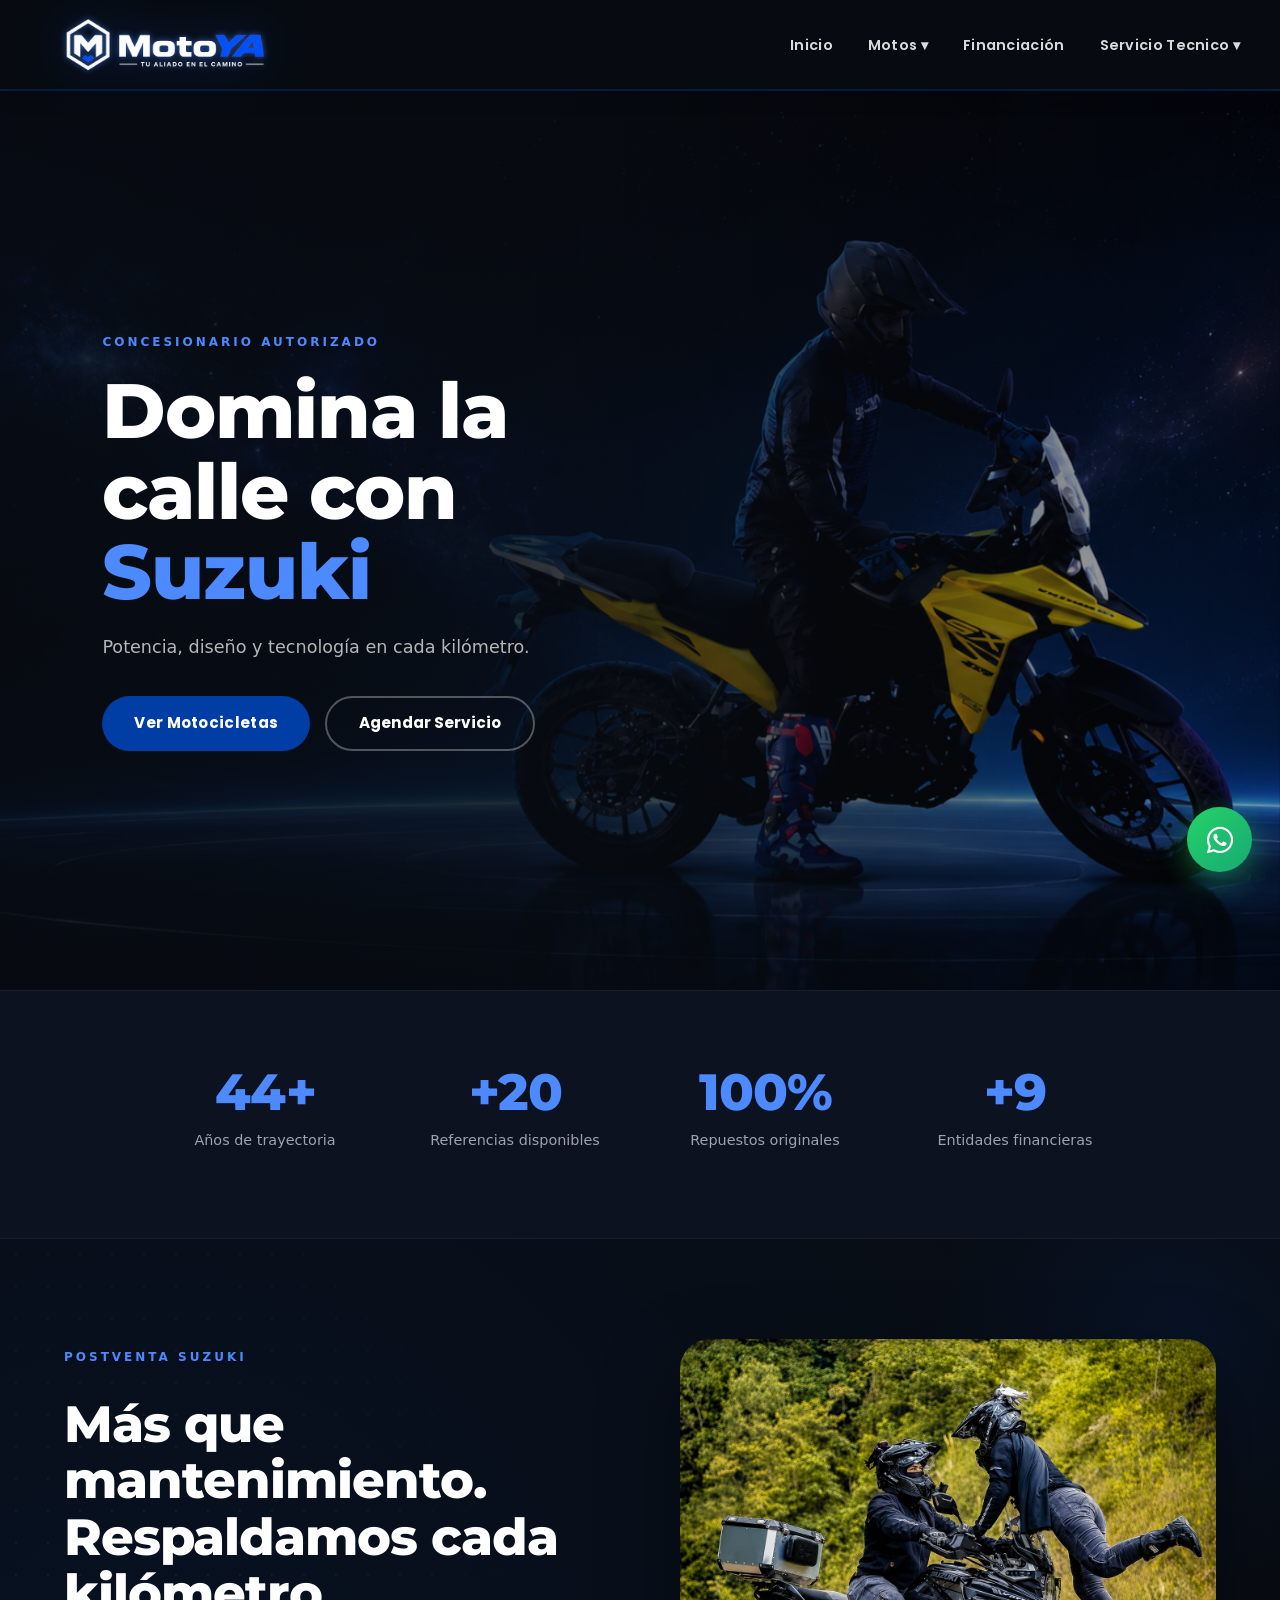
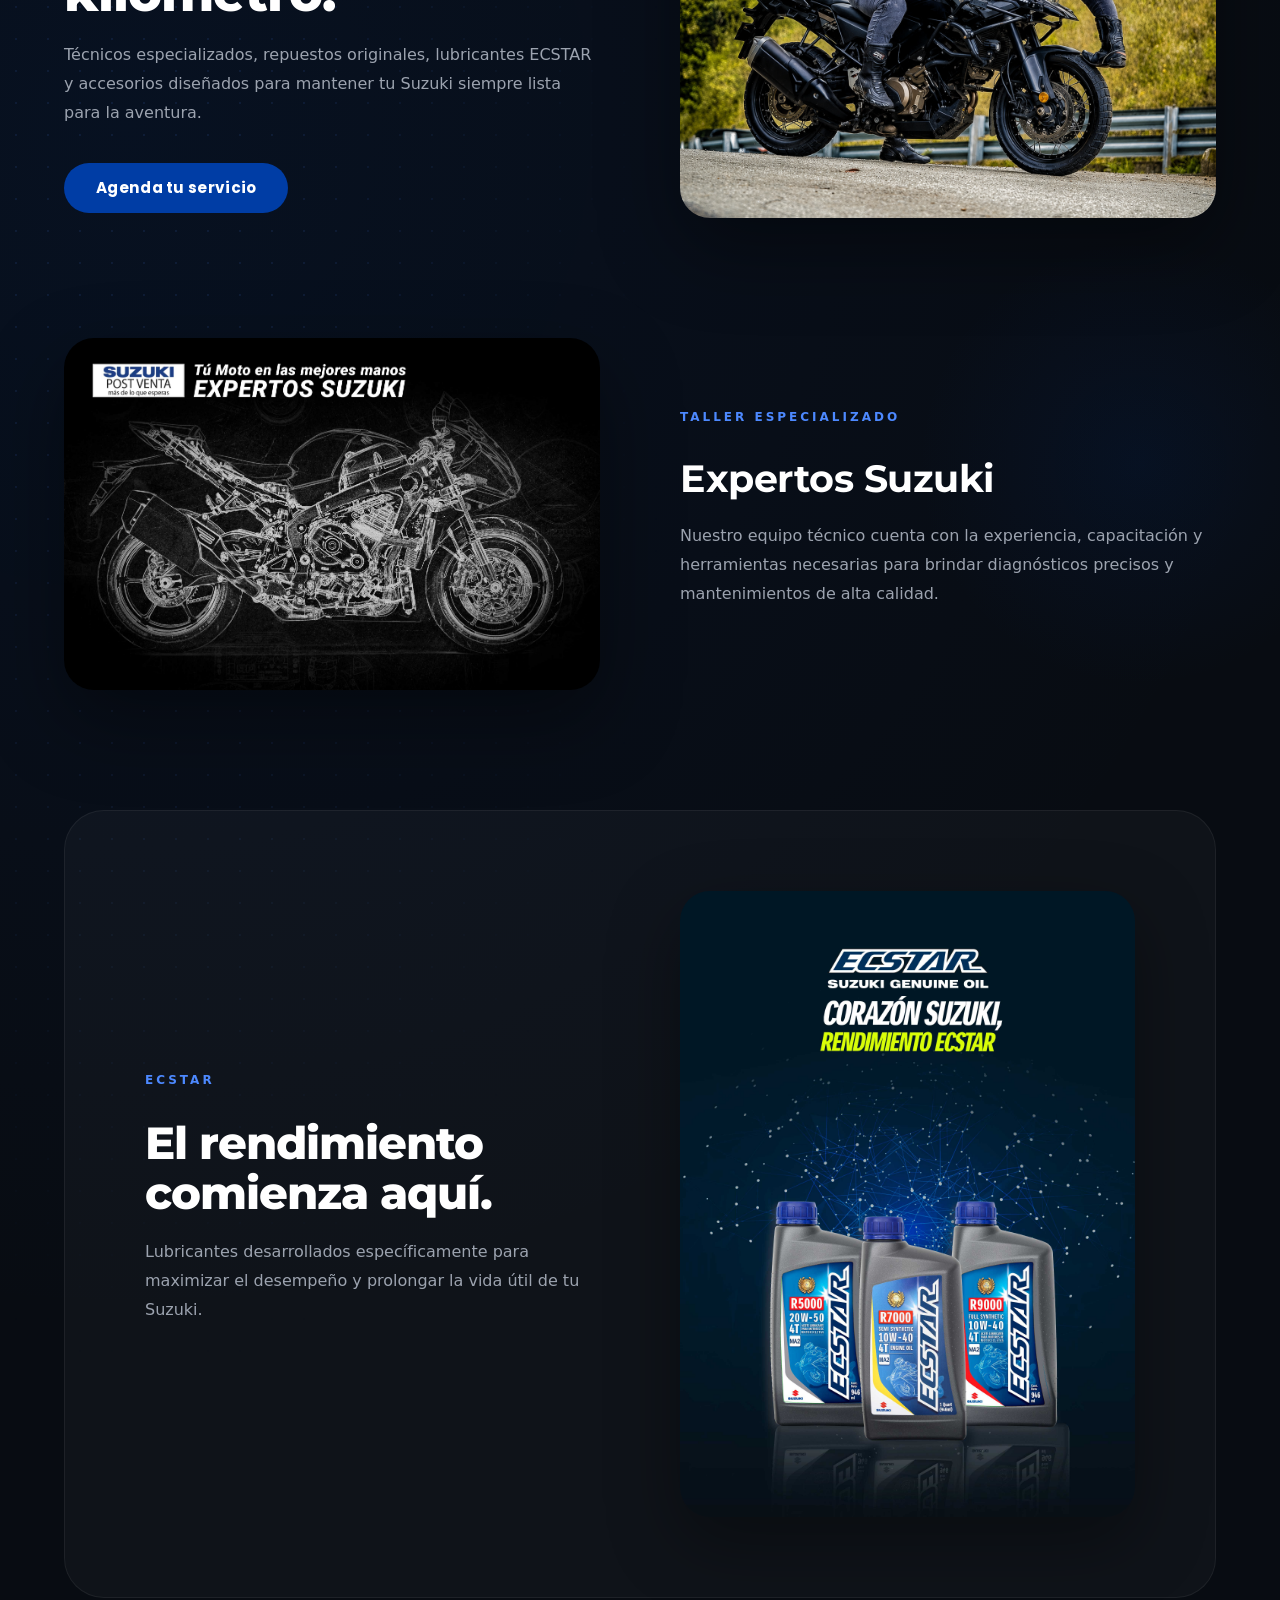
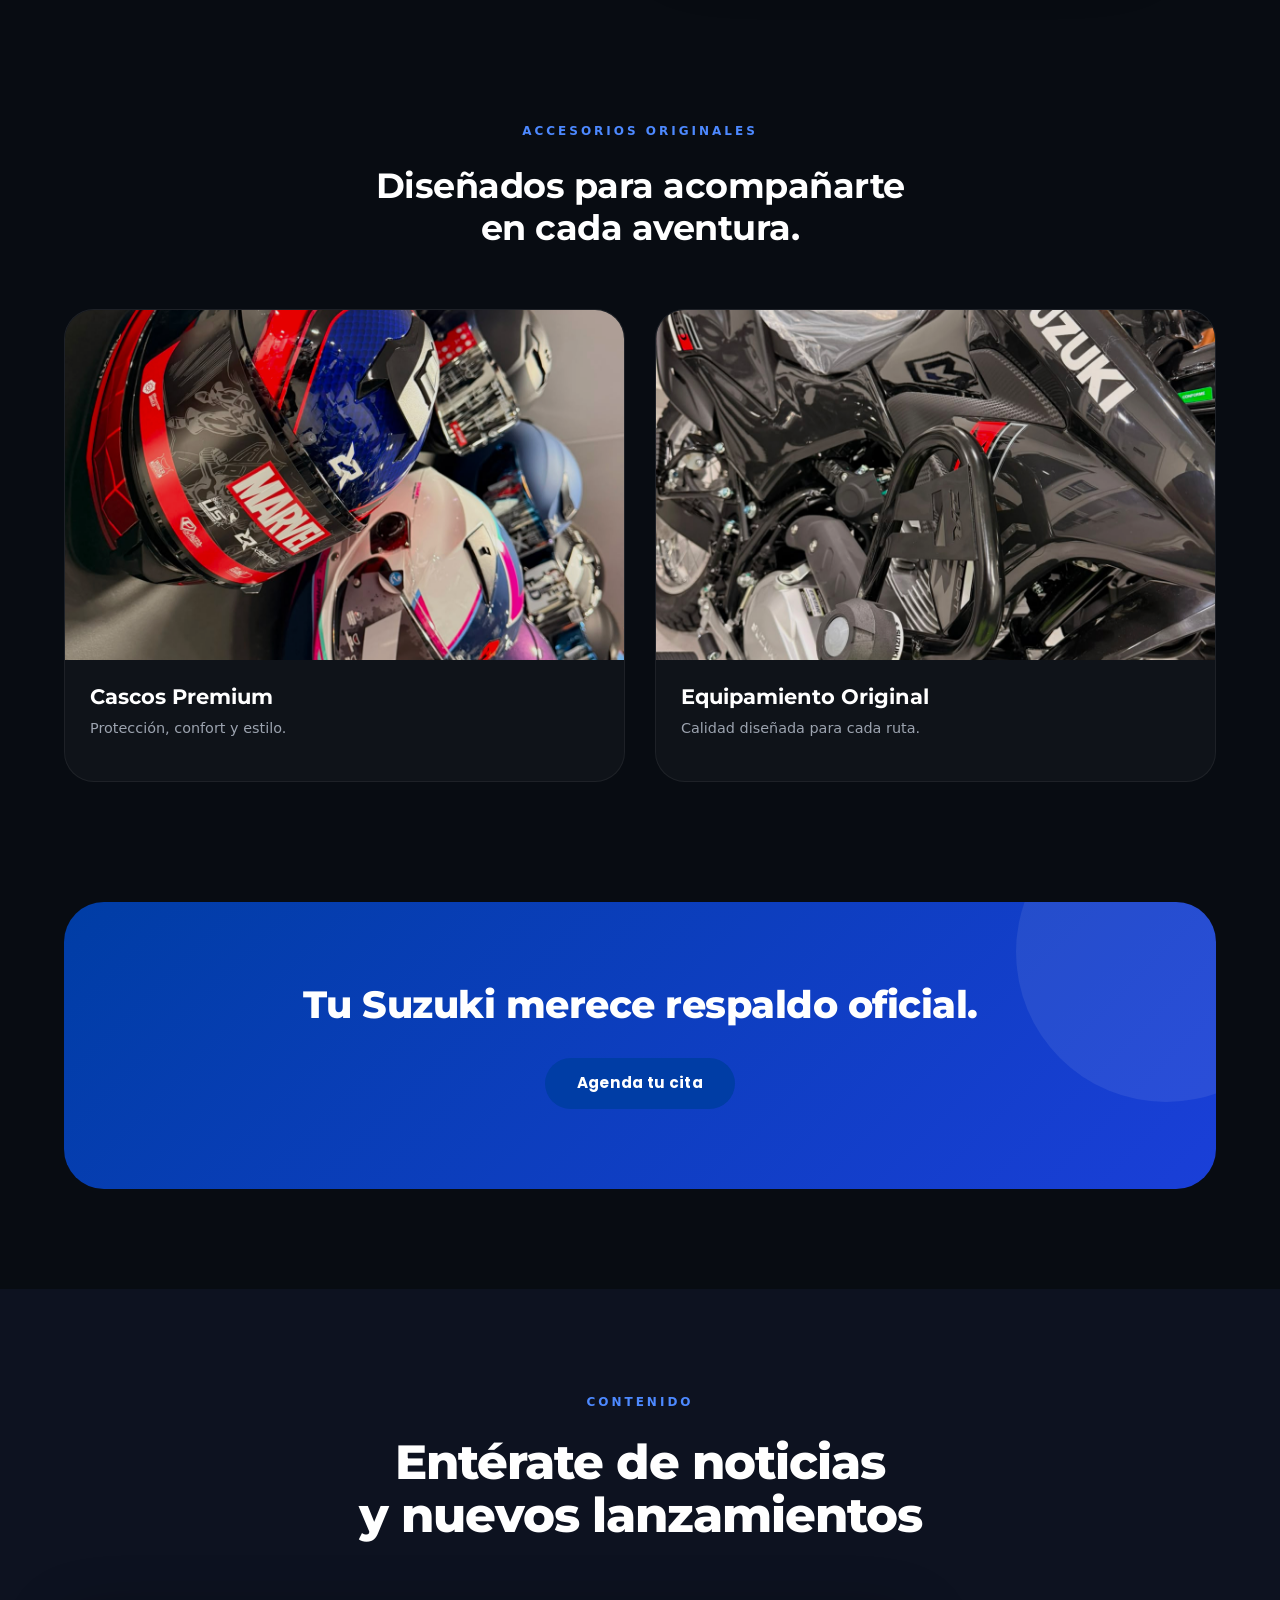
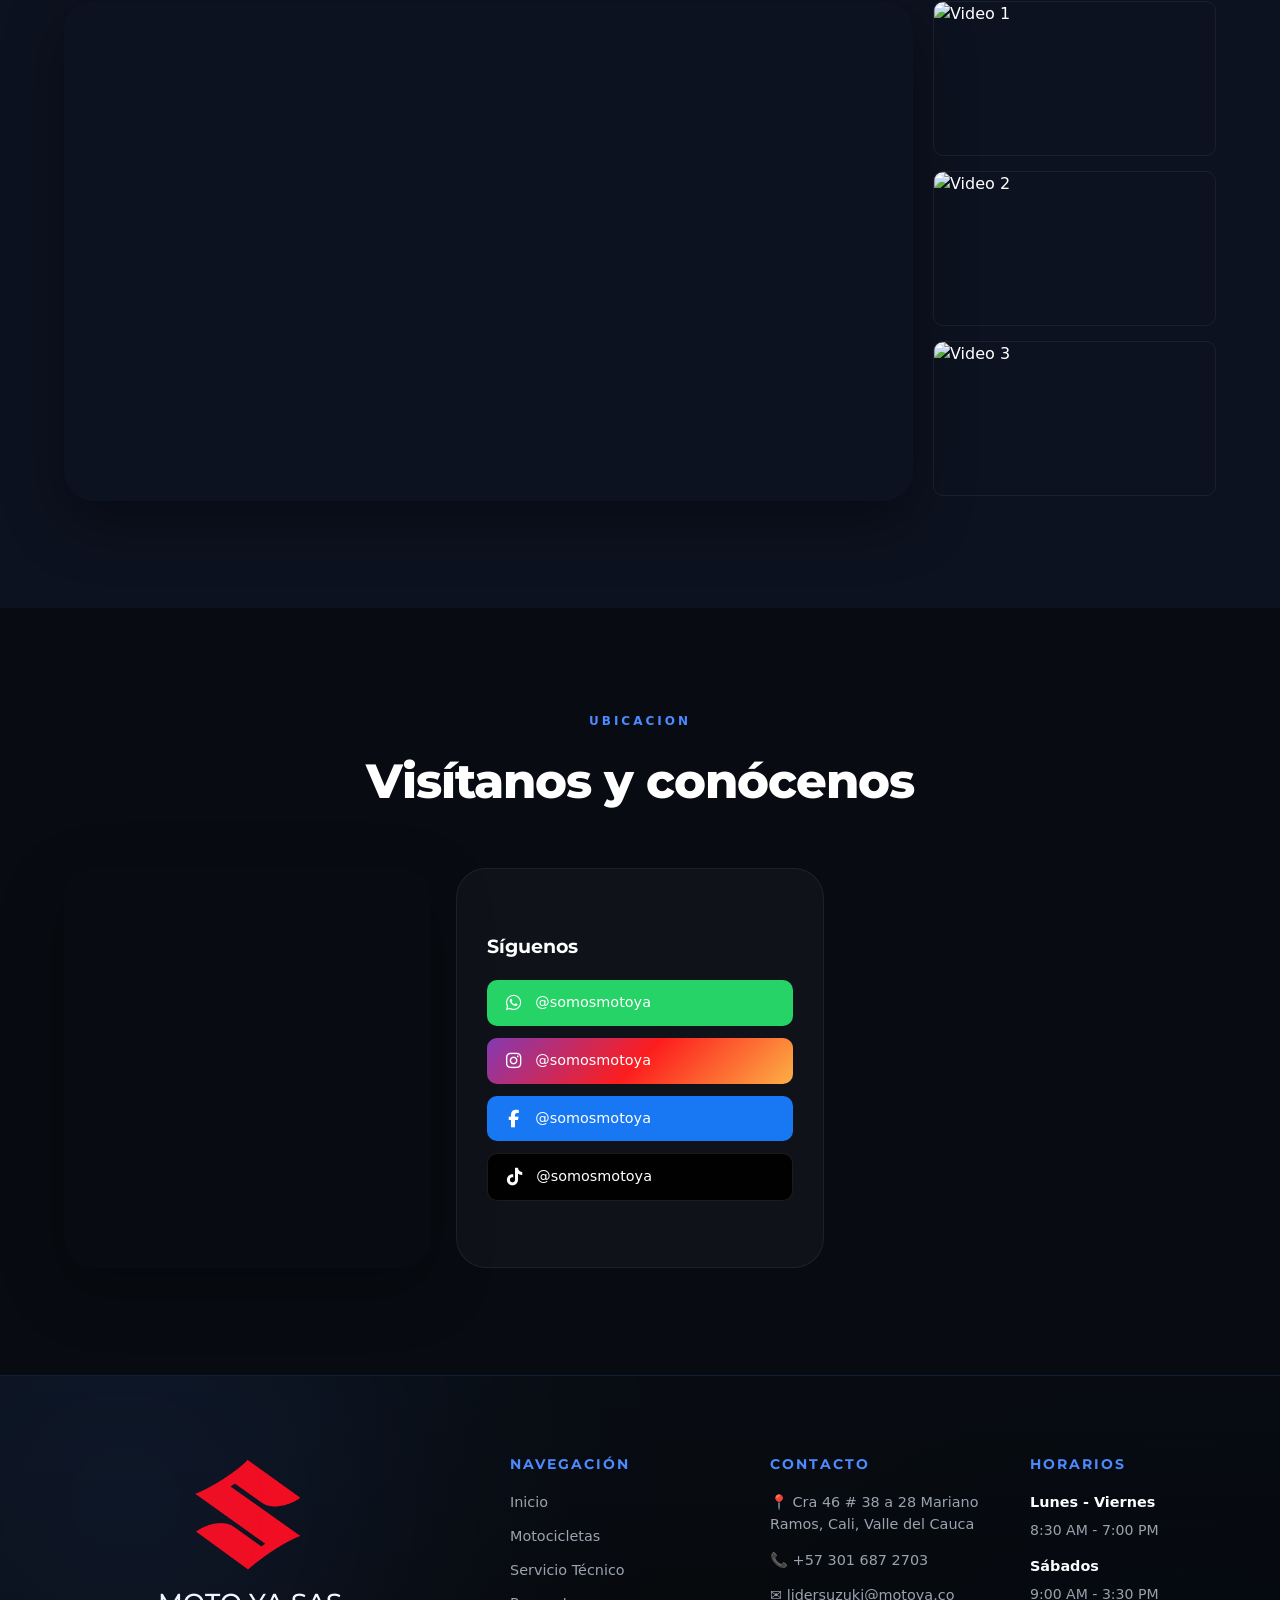
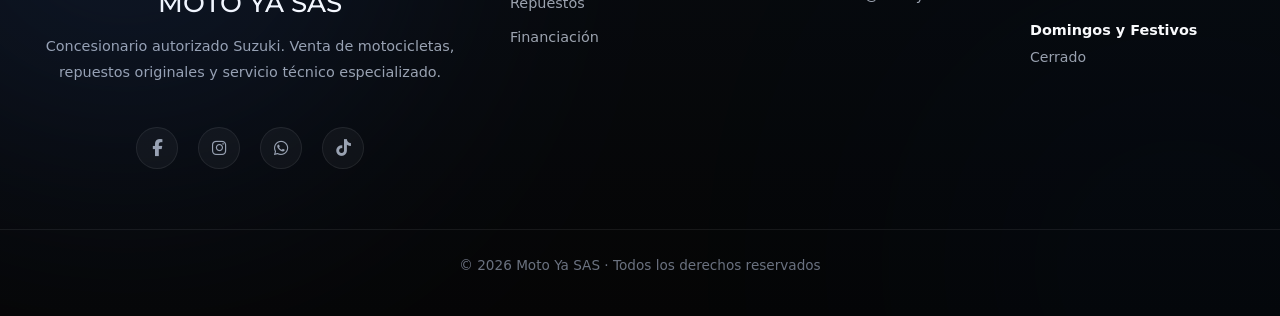
==== commit 3b53ae0e: "Fix: habilitar submenus moviles en paginas internas" ====
--- a/index.html
+++ b/index.html
@@ -281,19 +281,12 @@
 
 <script async src="https://www.instagram.com/embed.js"></script>
 <script src="https://cdn.jsdelivr.net/npm/bootstrap@5.3.2/dist/js/bootstrap.bundle.min.js"></script>
+<script src="submenu-mobile.js"></script>
+
 <script>
 function toggleMenu() {
     document.getElementById('mainMenu').classList.toggle('active');
 }
-
-document.querySelectorAll('.dropdown > a').forEach(link => {
-    link.addEventListener('click', function(e) {
-        if (window.innerWidth <= 768) {
-            e.preventDefault();
-            this.parentElement.classList.toggle('mobile-open');
-        }
-    });
-});
 
 function cambiarVideo(id) {
     document.getElementById('mainVideo').src = 'https://www.youtube.com/embed/' + id;
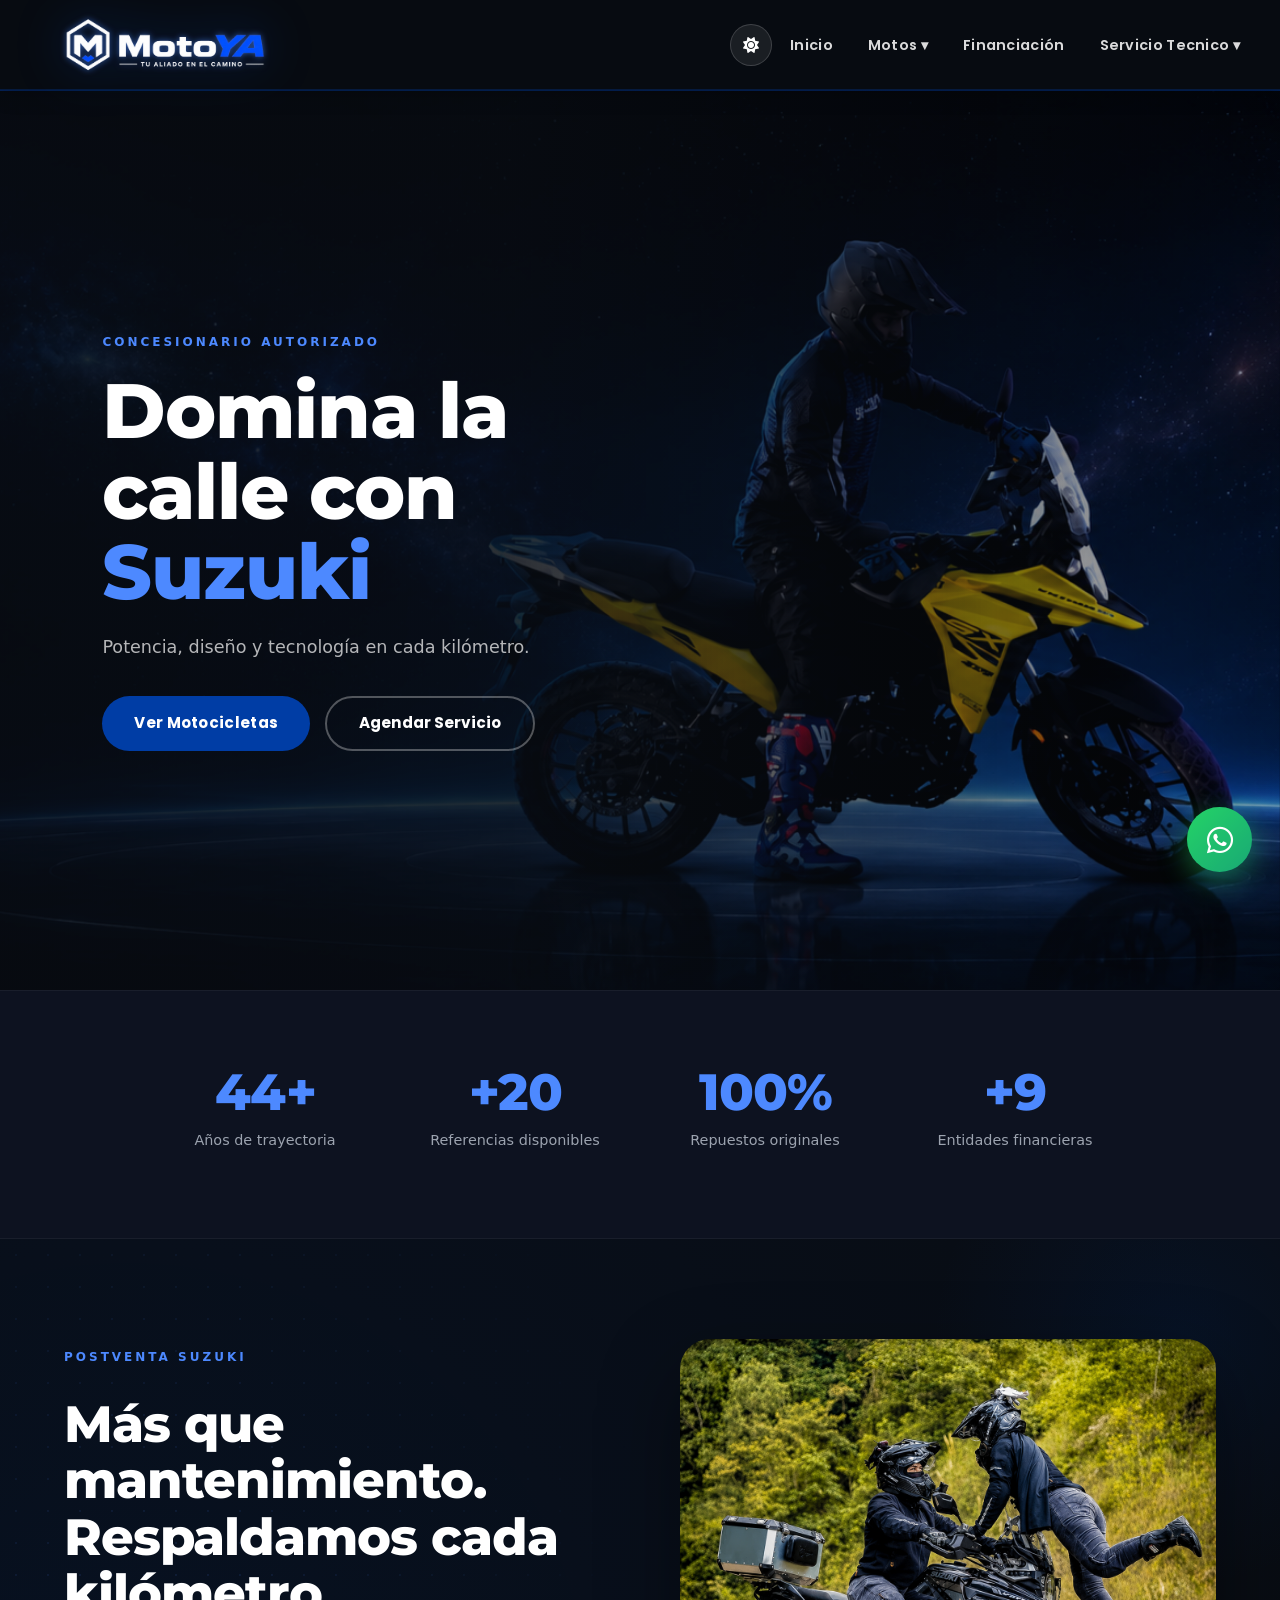
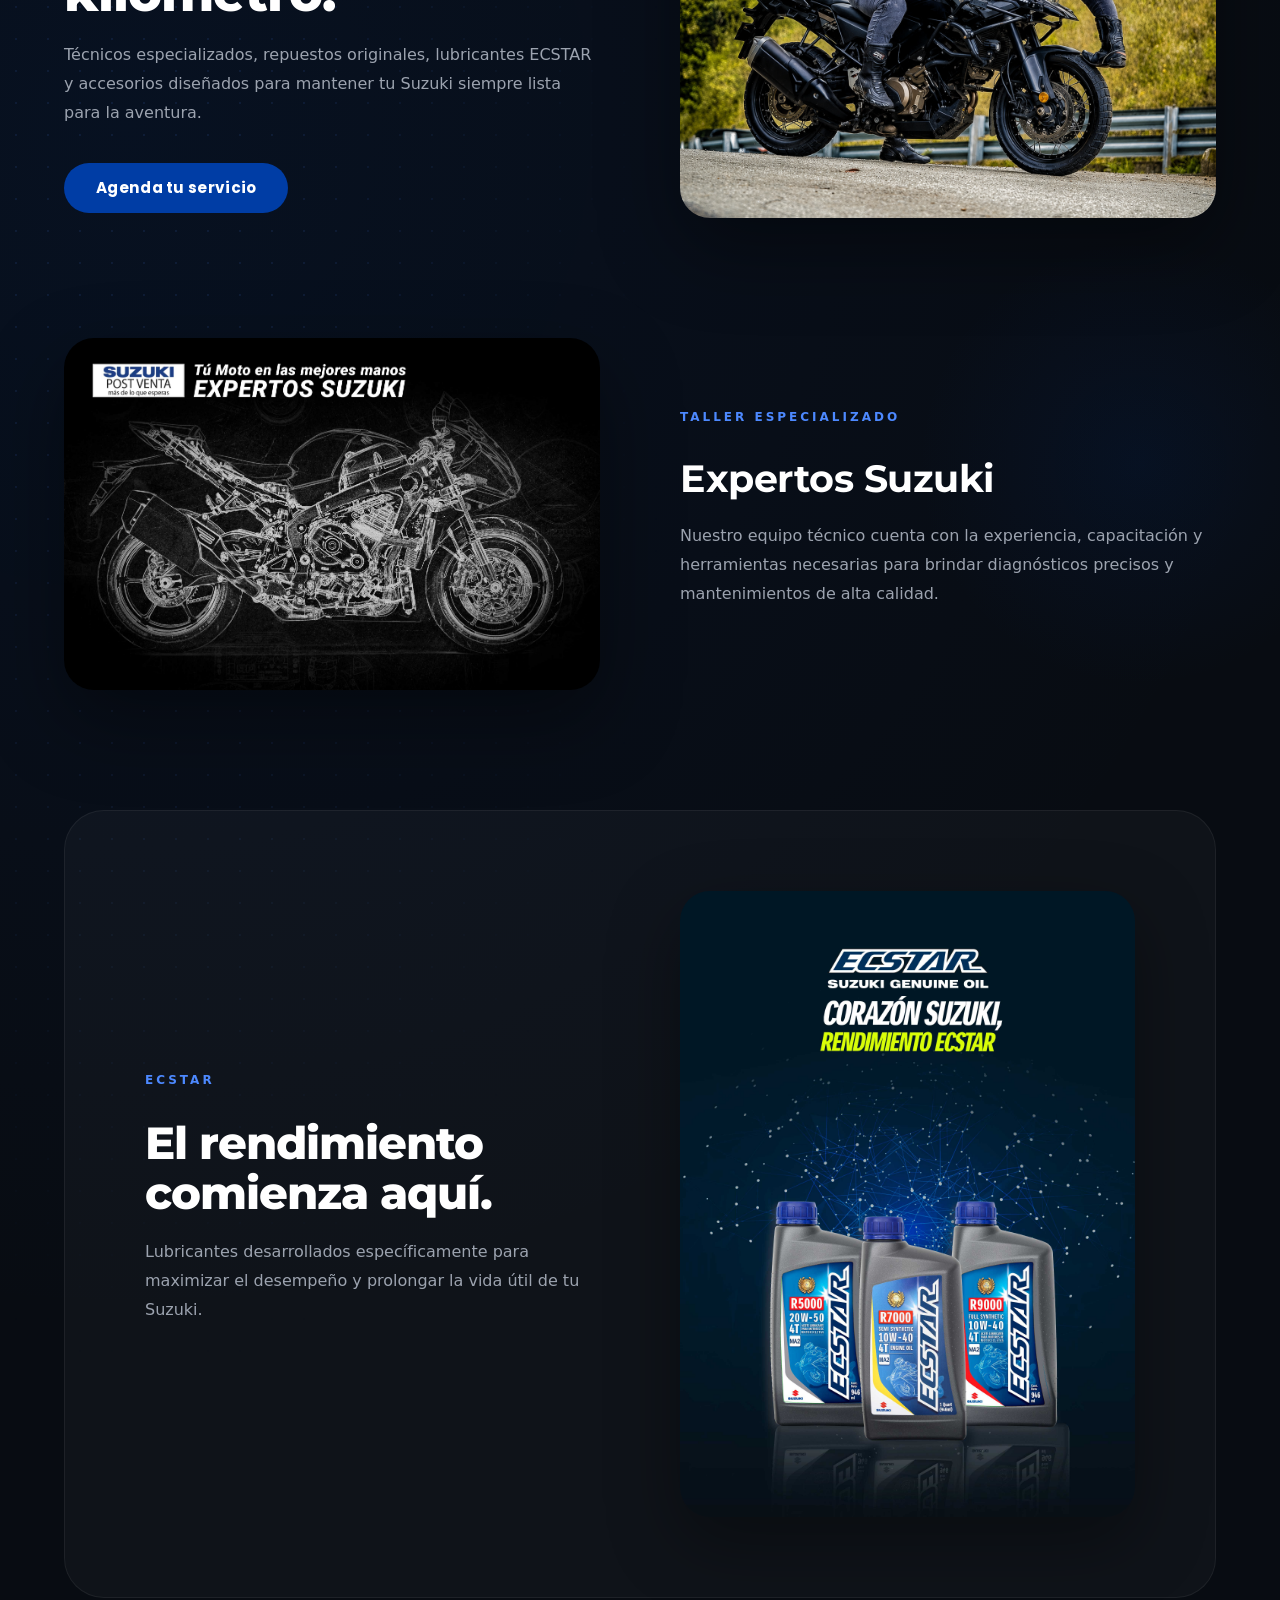
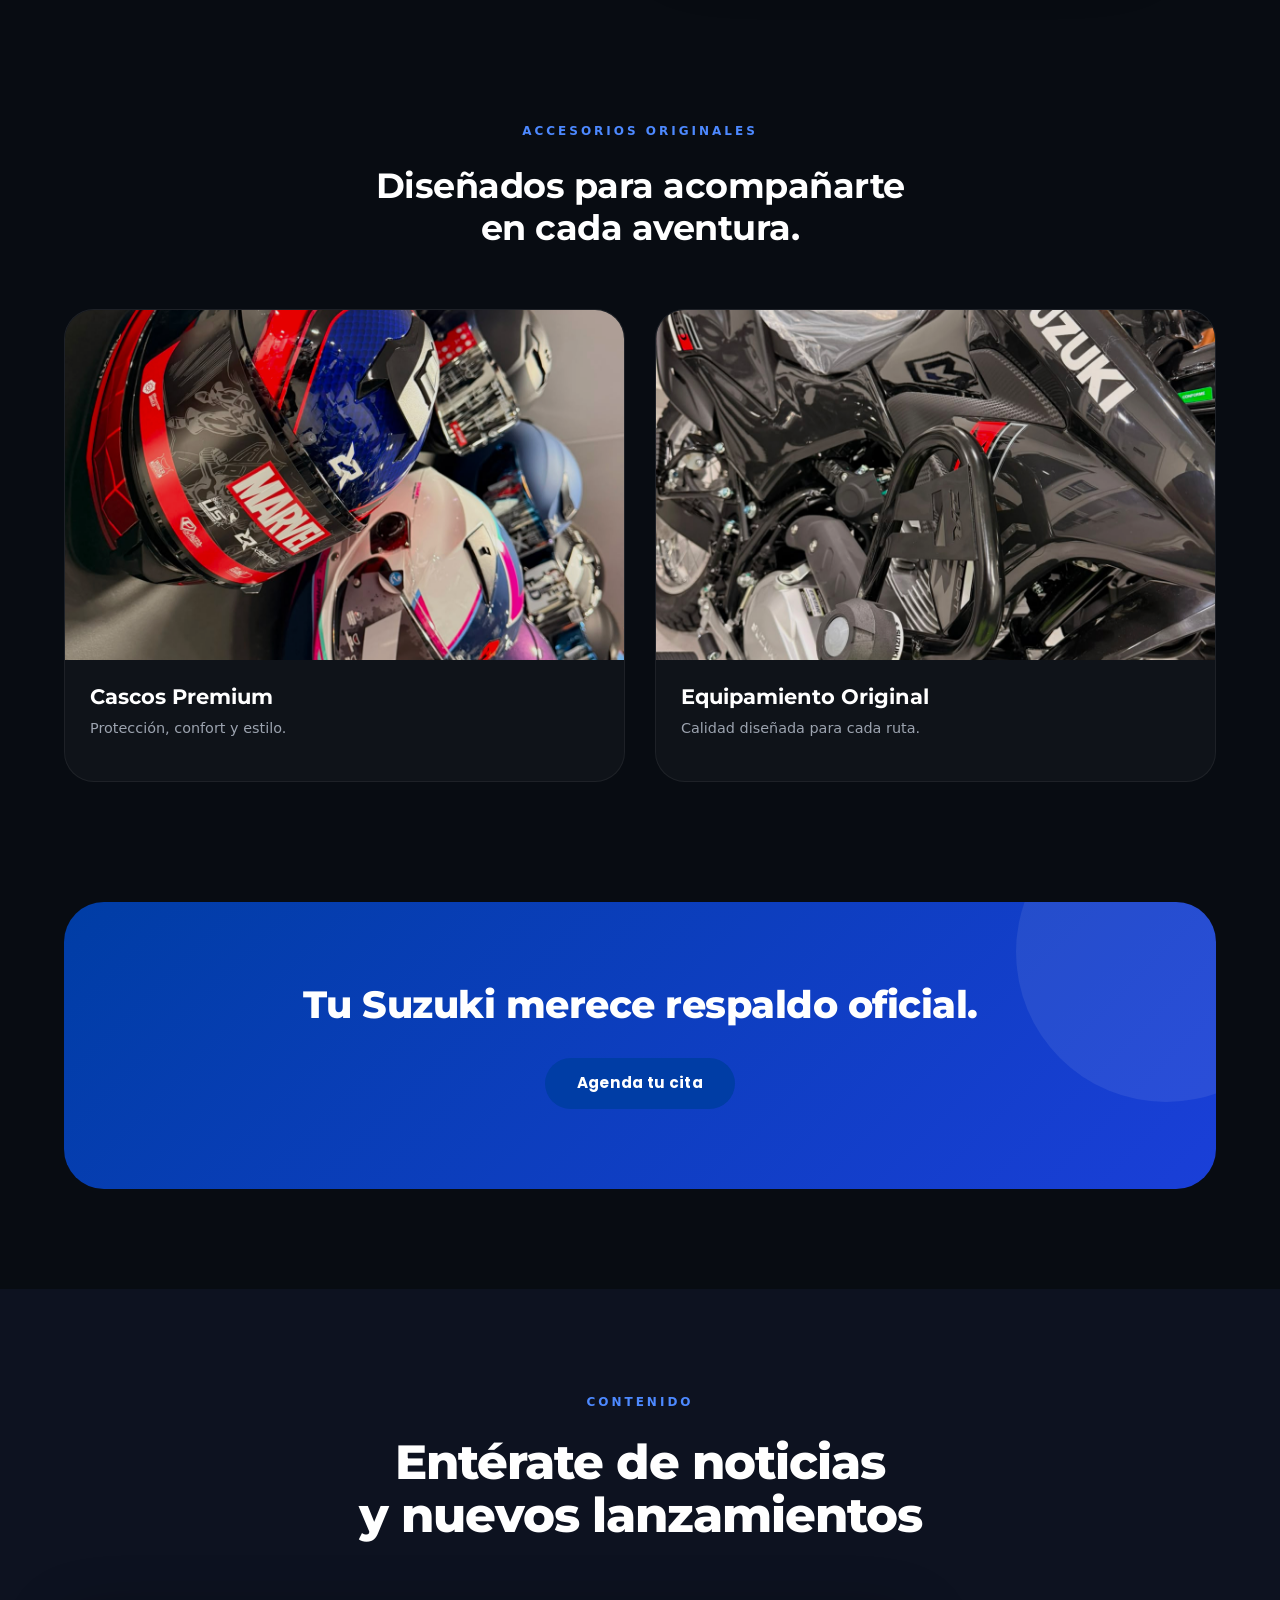
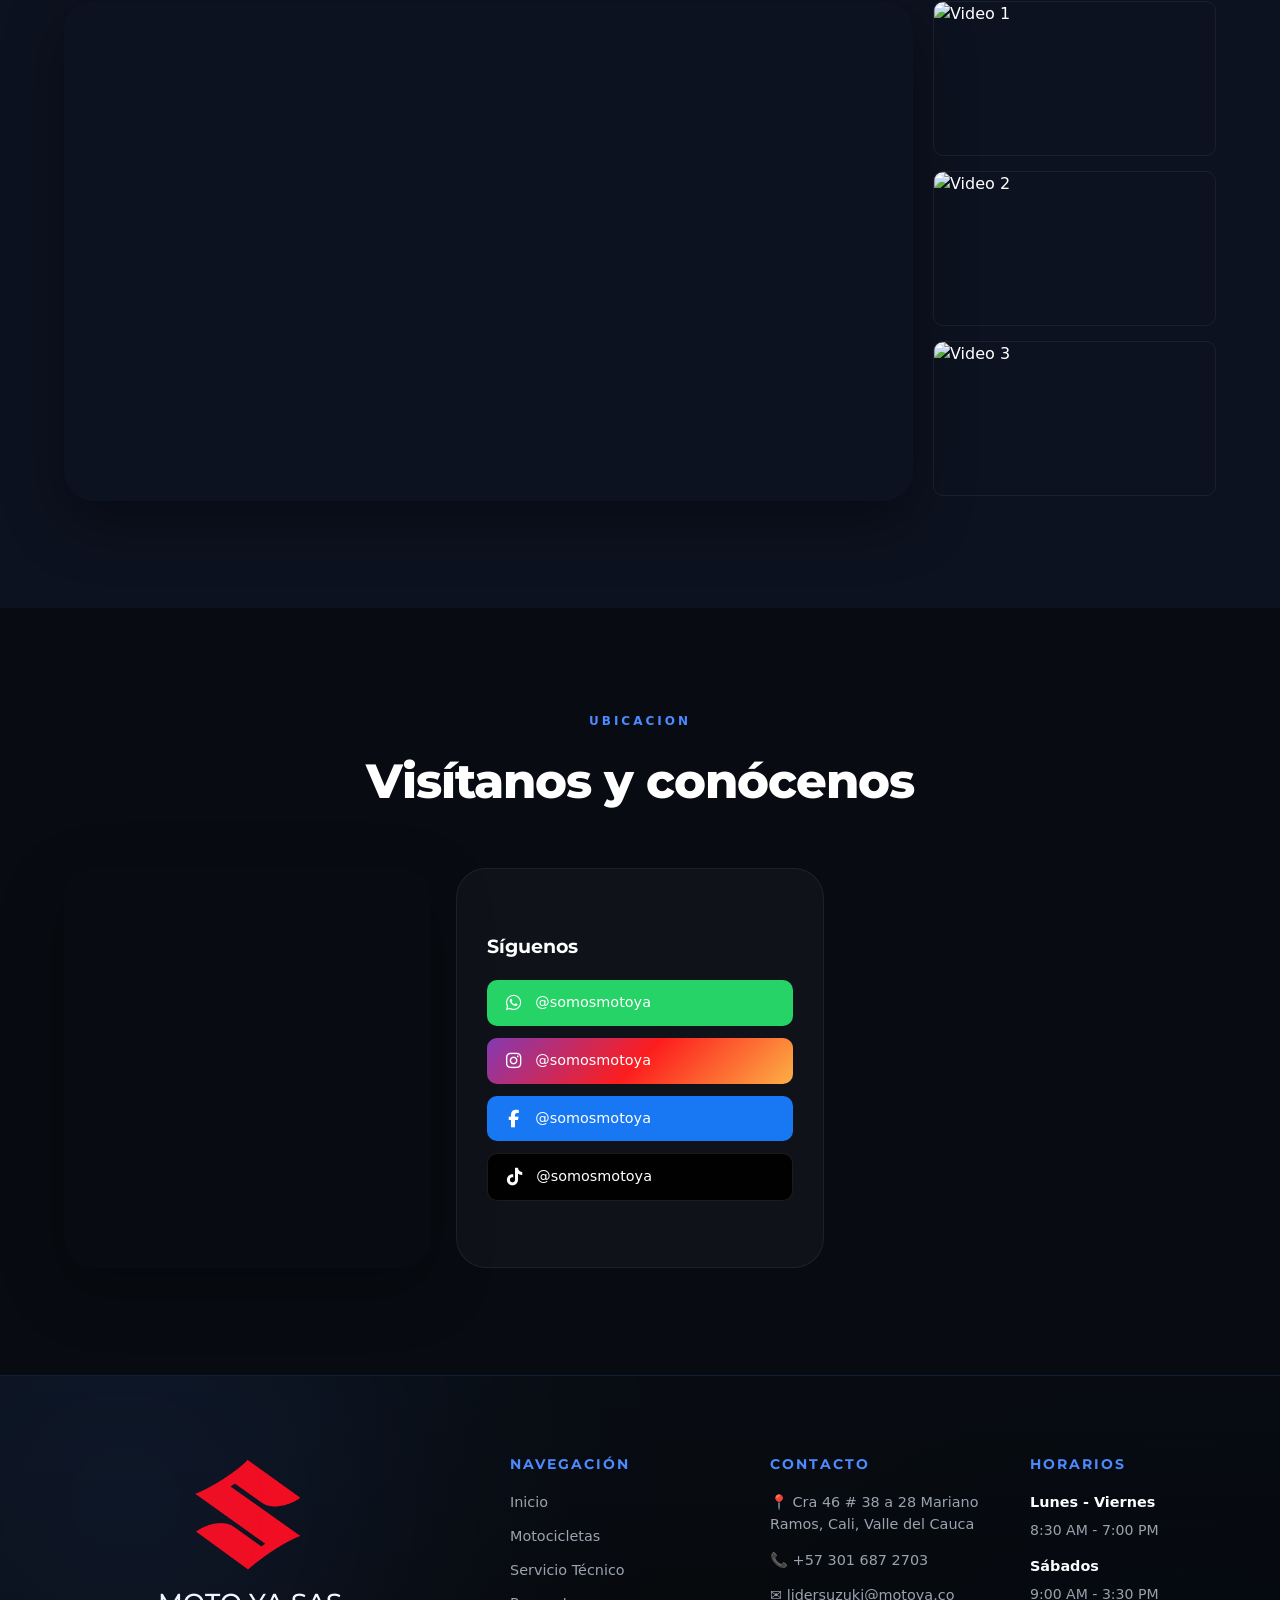
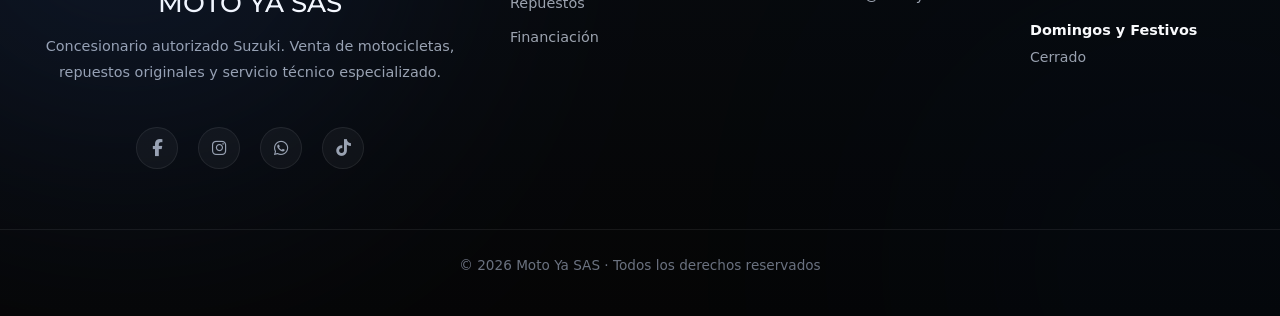
==== commit eb8d5e1a: "Feat: agregar selector de tema claro y oscuro" ====
--- a/index.html
+++ b/index.html
@@ -11,6 +11,7 @@
 <meta property="og:type" content="website">
 <meta name="twitter:card" content="summary_large_image">
 <link rel="icon" type="image/png" href="IMG/MOTOYAA.png">
+<script src="theme.js"></script>
 <link rel="stylesheet" href="styles.css">
 <link rel="stylesheet" href="https://cdnjs.cloudflare.com/ajax/libs/font-awesome/6.5.2/css/all.min.css">
 <link href="https://fonts.googleapis.com/css2?family=Montserrat:wght@300;400;500;600;700;800&display=swap" rel="stylesheet">
@@ -22,7 +23,14 @@
 <nav>
     <div class="logos">
         <a href="index.html">
-            <img src="IMG/MOTOYAWHITE.png" class="logo" alt="MotoYa" style="width:250px;height:auto;display:block;">
+            <img
+                src="IMG/MOTOYAWHITE.png"
+                data-theme-src-dark="IMG/MOTOYAWHITE.png"
+                data-theme-src-light="IMG/MOTOYA.png"
+                class="logo"
+                alt="MotoYa"
+                style="width:250px;height:auto;display:block;"
+            >
         </a>
     </div>
     <div class="hamburger" onclick="toggleMenu()">
--- a/styles.css
+++ b/styles.css
@@ -2746,4 +2746,373 @@
     0%   { opacity: 0; transform: translateY(0) scale(0.5); }
     50%  { opacity: 1; transform: translateY(-40px) scale(1); }
     100% { opacity: 0; transform: translateY(-80px) scale(0.5); }
+}
+
+/* ================================================
+   FONDO EXTERIOR DEL MENÚ MÓVIL
+   ================================================ */
+
+   .menu-overlay {
+    display: none;
+}
+
+@media (max-width: 768px) {
+    body.menu-open {
+        overflow: hidden;
+    }
+
+    .menu-overlay {
+        display: block;
+        position: fixed;
+        inset: 0;
+        background: rgba(0, 0, 0, 0.62);
+        opacity: 0;
+        visibility: hidden;
+        pointer-events: none;
+        transition:
+            opacity 0.25s ease,
+            visibility 0.25s ease;
+        z-index: 999;
+    }
+
+    .menu-overlay.active {
+        opacity: 1;
+        visibility: visible;
+        pointer-events: auto;
+    }
+}
+
+/* ================================================
+   SELECTOR DE TEMA
+   ================================================ */
+
+   .theme-toggle {
+    width: 42px;
+    height: 42px;
+    margin-left: auto;
+    margin-right: 18px;
+    display: inline-flex;
+    align-items: center;
+    justify-content: center;
+    flex: 0 0 auto;
+    border: 1px solid rgba(255, 255, 255, 0.16);
+    border-radius: 50%;
+    background: rgba(255, 255, 255, 0.08);
+    color: #ffffff;
+    font-size: 1rem;
+    cursor: pointer;
+    transition:
+        transform 0.25s ease,
+        background-color 0.25s ease,
+        border-color 0.25s ease;
+}
+
+.theme-toggle:hover {
+    transform: translateY(-2px);
+    background: rgba(77, 137, 255, 0.2);
+    border-color: rgba(77, 137, 255, 0.65);
+}
+
+.theme-toggle:focus-visible {
+    outline: 3px solid rgba(77, 137, 255, 0.45);
+    outline-offset: 3px;
+}
+
+@media (max-width: 768px) {
+    .theme-toggle {
+        width: 38px;
+        height: 38px;
+        margin-left: auto;
+        margin-right: 12px;
+    }
+}
+
+/* ================================================
+   MODO CLARO
+   ================================================ */
+
+   html[data-theme="light"] {
+    color-scheme: light;
+
+    --theme-bg: #f4f7fb;
+    --theme-bg-alt: #eaf0f8;
+    --theme-surface: #ffffff;
+    --theme-surface-hover: #f8fafc;
+    --theme-text: #111827;
+    --theme-text-soft: #4b5563;
+    --theme-border: rgba(17, 24, 39, 0.12);
+    --theme-shadow: 0 18px 45px rgba(15, 23, 42, 0.10);
+}
+
+/* Fondo general */
+html[data-theme="light"] body.dark-page {
+    background: var(--theme-bg);
+    color: var(--theme-text);
+}
+
+/* Secciones generales */
+html[data-theme="light"] .stats-section,
+html[data-theme="light"] .postventa-section,
+html[data-theme="light"] .videos-section,
+html[data-theme="light"] .visitanos-section,
+html[data-theme="light"] .cat-section,
+html[data-theme="light"] .cat-video-section,
+html[data-theme="light"] .beneficios-section,
+html[data-theme="light"] .fin-section {
+    background: var(--theme-bg);
+}
+
+/* Secciones con degradados oscuros */
+html[data-theme="light"] .agenda-section,
+html[data-theme="light"] .fin-hero,
+html[data-theme="light"] .fin-form-section,
+html[data-theme="light"] .fin-slider {
+    background:
+        radial-gradient(
+            circle at 85% 15%,
+            rgba(0, 61, 165, 0.10),
+            transparent 45%
+        ),
+        linear-gradient(
+            135deg,
+            var(--theme-bg) 0%,
+            var(--theme-bg-alt) 100%
+        );
+}
+
+/* Títulos */
+html[data-theme="light"] .section-header h2,
+html[data-theme="light"] .section-header h3,
+html[data-theme="light"] .pv-content h2,
+html[data-theme="light"] .pv-block-content h3,
+html[data-theme="light"] .pv-ecstar-content h3,
+html[data-theme="light"] .pv-card-content h4,
+html[data-theme="light"] .pv-cta h3,
+html[data-theme="light"] .visitanos-redes h3,
+html[data-theme="light"] .moto-info h3,
+html[data-theme="light"] .agenda-info-card h4,
+html[data-theme="light"] .beneficio-card h3,
+html[data-theme="light"] .fin-entidad-card h3,
+html[data-theme="light"] .fin-perfil-card h3,
+html[data-theme="light"] .fin-asesor-info h3,
+html[data-theme="light"] .fin-cta-content h2 {
+    color: var(--theme-text);
+}
+
+/* Textos secundarios */
+html[data-theme="light"] .stats-section p,
+html[data-theme="light"] .postventa-section p,
+html[data-theme="light"] .videos-section p,
+html[data-theme="light"] .visitanos-section p,
+html[data-theme="light"] .cat-section p,
+html[data-theme="light"] .cat-video-section p,
+html[data-theme="light"] .agenda-section p,
+html[data-theme="light"] .beneficios-section p,
+html[data-theme="light"] .fin-section p,
+html[data-theme="light"] .fin-form-section p {
+    color: var(--theme-text-soft);
+}
+
+/* Tarjetas y contenedores */
+html[data-theme="light"] .pv-card,
+html[data-theme="light"] .visitanos-redes,
+html[data-theme="light"] .moto-card,
+html[data-theme="light"] .agenda-form,
+html[data-theme="light"] .agenda-info-card,
+html[data-theme="light"] .beneficio-card,
+html[data-theme="light"] .fin-entidad-card,
+html[data-theme="light"] .fin-perfil-card,
+html[data-theme="light"] .fin-asesor-card,
+html[data-theme="light"] .fin-form-wrapper {
+    background: var(--theme-surface);
+    border-color: var(--theme-border);
+    box-shadow: var(--theme-shadow);
+}
+
+/* Estados hover de tarjetas */
+html[data-theme="light"] .agenda-info-card:hover,
+html[data-theme="light"] .fin-entidad-card:hover {
+    background: var(--theme-surface-hover);
+}
+
+/* Formularios */
+html[data-theme="light"] .agenda-form input,
+html[data-theme="light"] .agenda-form select,
+html[data-theme="light"] .agenda-form textarea,
+html[data-theme="light"] .fin-form-wrapper input,
+html[data-theme="light"] .fin-form-wrapper select,
+html[data-theme="light"] .fin-form-wrapper textarea {
+    background: #ffffff;
+    color: var(--theme-text) !important;
+    border-color: var(--theme-border);
+}
+
+/* Campos al pasar el cursor */
+html[data-theme="light"] .agenda-form input:hover,
+html[data-theme="light"] .agenda-form select:hover,
+html[data-theme="light"] .agenda-form textarea:hover,
+html[data-theme="light"] .fin-form-wrapper input:hover,
+html[data-theme="light"] .fin-form-wrapper select:hover,
+html[data-theme="light"] .fin-form-wrapper textarea:hover {
+    background: #ffffff;
+    border-color: rgba(0, 61, 165, 0.35);
+}
+
+/* Campos seleccionados */
+html[data-theme="light"] .agenda-form input:focus,
+html[data-theme="light"] .agenda-form select:focus,
+html[data-theme="light"] .agenda-form textarea:focus,
+html[data-theme="light"] .fin-form-wrapper input:focus,
+html[data-theme="light"] .fin-form-wrapper select:focus,
+html[data-theme="light"] .fin-form-wrapper textarea:focus {
+    background: #ffffff;
+    color: var(--theme-text) !important;
+}
+
+/* Opciones de los select */
+html[data-theme="light"] .agenda-form select option,
+html[data-theme="light"] .fin-form-wrapper select option {
+    background: #ffffff;
+    color: var(--theme-text);
+}
+
+/* Valores seleccionados */
+html[data-theme="light"] .agenda-form select:valid,
+html[data-theme="light"] .fin-form-wrapper select:valid {
+    color: var(--theme-text) !important;
+}
+
+/* Placeholders */
+html[data-theme="light"] .agenda-form input::placeholder,
+html[data-theme="light"] .agenda-form textarea::placeholder,
+html[data-theme="light"] .fin-form-wrapper input::placeholder,
+html[data-theme="light"] .fin-form-wrapper textarea::placeholder {
+    color: #7b8494;
+}
+
+/* Botón del tema cuando está en modo claro */
+html[data-theme="light"] .theme-toggle {
+    background: #ffffff;
+    color: var(--primary);
+    border-color: var(--theme-border);
+    box-shadow: 0 6px 20px rgba(15, 23, 42, 0.12);
+}
+
+/* ================================================
+   AJUSTES FINALES MODO LIGHT
+   ================================================ */
+
+/* NAV / BARRA SUPERIOR */
+html[data-theme="light"] nav {
+    background: rgba(255, 255, 255, 0.96);
+    border-bottom: 1px solid rgba(17, 24, 39, 0.08);
+    box-shadow: 0 10px 30px rgba(15, 23, 42, 0.08);
+}
+
+html[data-theme="light"] nav.scrolled {
+    background: rgba(255, 255, 255, 0.98);
+}
+
+html[data-theme="light"] .menu > li > a,
+html[data-theme="light"] .dropdown > a {
+    color: #111827;
+}
+
+html[data-theme="light"] .menu > li > a:hover,
+html[data-theme="light"] .dropdown > a:hover {
+    color: var(--primary);
+}
+
+html[data-theme="light"] .hamburger span {
+    background: #111827;
+}
+
+html[data-theme="light"] .submenu {
+    background: #ffffff;
+    border: 1px solid rgba(17, 24, 39, 0.08);
+    box-shadow: 0 16px 35px rgba(15, 23, 42, 0.12);
+}
+
+html[data-theme="light"] .submenu li a,
+html[data-theme="light"] .submenu-category {
+    color: #111827;
+}
+
+html[data-theme="light"] .submenu-divider {
+    background: rgba(17, 24, 39, 0.08);
+}
+
+@media (max-width: 768px) {
+    html[data-theme="light"] .menu {
+        background: #ffffff;
+        box-shadow: 0 20px 40px rgba(15, 23, 42, 0.14);
+    }
+}
+
+/* HERO DE FINANCIACIÓN */
+html[data-theme="light"] .fin-hero h1 {
+    color: #111827;
+}
+
+html[data-theme="light"] .fin-hero p,
+html[data-theme="light"] .fin-hero-list li {
+    color: #4b5563;
+}
+
+html[data-theme="light"] .fin-hero-list li i {
+    color: var(--primary);
+}
+
+html[data-theme="light"] .fin-hero-watermark {
+    color: rgba(0, 61, 165, 0.07);
+}
+
+html[data-theme="light"] .fin-slider-label {
+    color: #111827;
+}
+
+/* SECCIONES OSCURAS DENTRO DE LIGHT MODE */
+html[data-theme="light"] .fin-section.fin-section-dark .section-tag,
+html[data-theme="light"] .fin-section.fin-section-dark .section-header h2,
+html[data-theme="light"] .fin-section.fin-section-dark .fin-beneficio span,
+html[data-theme="light"] .fin-section.fin-section-dark .fin-asesor-info h3,
+html[data-theme="light"] .fin-section.fin-section-dark .fin-asesor-info p {
+    color: #ffffff !important;
+}
+
+html[data-theme="light"] .fin-section.fin-section-dark .section-header h2 {
+    text-shadow: 0 8px 24px rgba(0, 0, 0, 0.25);
+}
+
+html[data-theme="light"] .fin-section.fin-section-dark .fin-beneficio {
+    background: rgba(255, 255, 255, 0.08);
+    border: 1px solid rgba(255, 255, 255, 0.12);
+}
+
+html[data-theme="light"] .fin-section.fin-section-dark .fin-beneficio i {
+    color: #6ea8ff;
+}
+
+html[data-theme="light"] .fin-section.fin-section-dark .fin-asesor-card {
+    background: rgba(255, 255, 255, 0.04);
+    border: 1px solid rgba(255, 255, 255, 0.10);
+}
+
+/* CTA AZUL */
+html[data-theme="light"] .fin-cta {
+    background: linear-gradient(135deg, #1b4ed8 0%, #2349db 100%);
+}
+
+html[data-theme="light"] .fin-cta-content h2,
+html[data-theme="light"] .fin-cta-content p {
+    color: #ffffff !important;
+}
+
+html[data-theme="light"] .fin-cta .btn-primary {
+    background: #0c39a8;
+    color: #ffffff;
+}
+
+html[data-theme="light"] .fin-cta .btn-primary:hover {
+    background: #0a2f89;
 }
